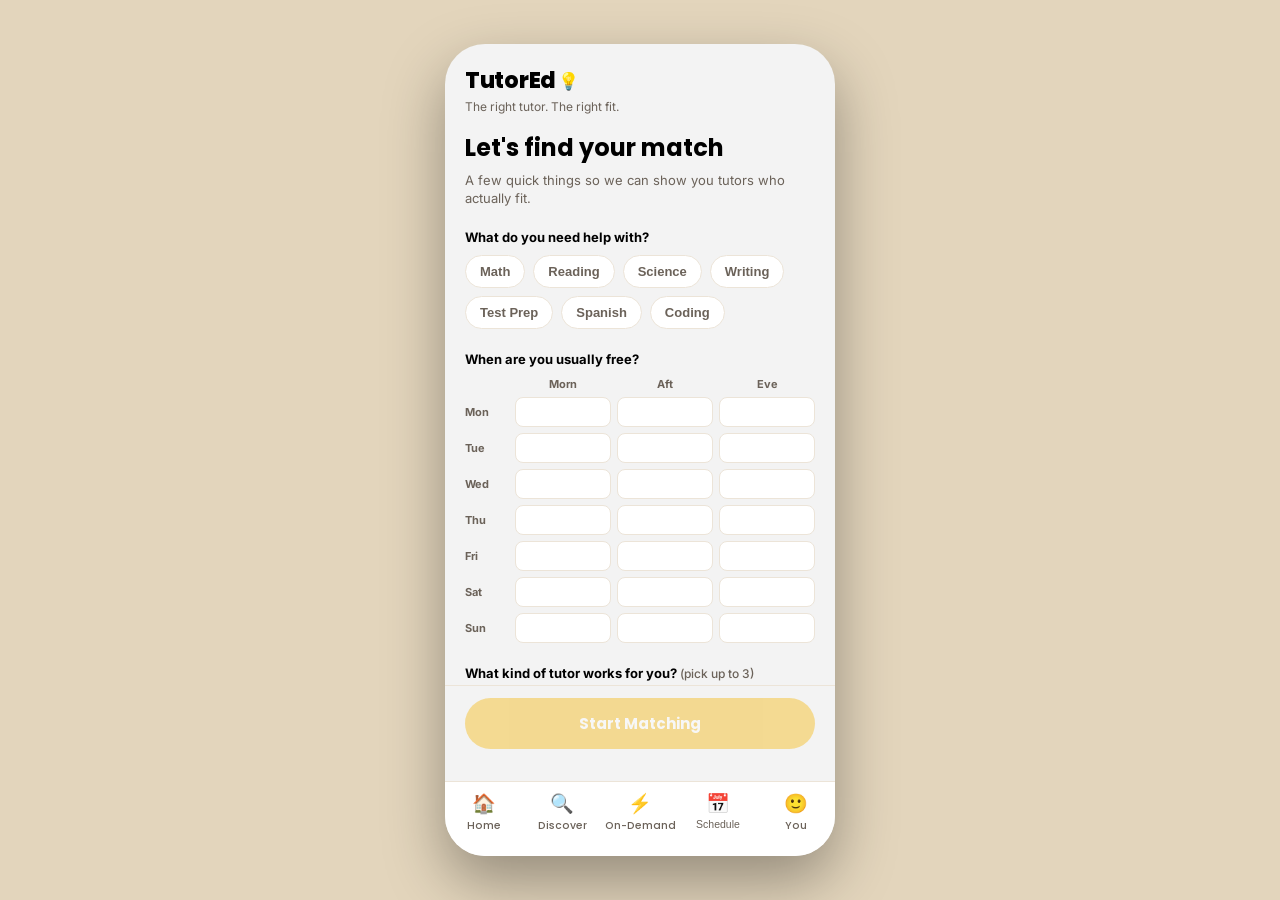
==== index.html @ bdb109ae "Initial TutorEd prototype" ====
<!DOCTYPE html>
<html lang="en">
<head>
<meta charset="UTF-8">
<meta name="viewport" content="width=device-width, initial-scale=1.0, maximum-scale=1.0, user-scalable=no">
<title>TutorEd &mdash; Find Your Tutor Match</title>
<link rel="preconnect" href="https://fonts.googleapis.com">
<link href="https://fonts.googleapis.com/css2?family=Poppins:wght@500;600;700;800&family=Inter:wght@400;500;600&display=swap" rel="stylesheet">
<link rel="stylesheet" href="style.css">
</head>
<body>

<div class="phone">

  <!-- ===== ONBOARDING SCREEN ===== -->
  <section class="screen" id="screen-onboarding">
    <header class="top-bar">
      <div>
        <div class="logo">TutorEd<span class="logo-bulb">💡</span></div>
        <div class="tagline">The right tutor. The right fit.</div>
      </div>
    </header>
    <div class="onboarding-content">
      <h1 class="ob-title">Let's find your match</h1>
      <p class="ob-sub">A few quick things so we can show you tutors who actually fit.</p>

      <div class="ob-section">
        <div class="ob-label">What do you need help with?</div>
        <div class="chip-row" id="ob-subjects"></div>
      </div>

      <div class="ob-section">
        <div class="ob-label">When are you usually free?</div>
        <div class="avail-grid" id="ob-availability"></div>
      </div>

      <div class="ob-section">
        <div class="ob-label">What kind of tutor works for you? <span class="ob-hint">(pick up to 3)</span></div>
        <div class="chip-row" id="ob-styles"></div>
      </div>

      <div class="ob-section">
        <div class="ob-label">Budget</div>
        <div class="chip-row" id="ob-budget"></div>
      </div>
    </div>
    <div class="ob-footer">
      <button class="primary-btn" id="ob-submit" disabled>Start Matching</button>
    </div>
  </section>

  <!-- ===== HOME SCREEN ===== -->
  <section class="screen hidden" id="screen-home">
    <header class="top-bar">
      <div class="logo">TutorEd<span class="logo-bulb">💡</span></div>
      <button class="icon-btn" id="home-filter-btn" aria-label="Edit preferences">⚙</button>
    </header>
    <div class="home-content" id="home-content"></div>
  </section>

  <!-- ===== DISCOVER SCREEN ===== -->
  <section class="screen hidden" id="screen-discover">
    <header class="top-bar">
      <div class="logo">TutorEd<span class="logo-bulb">💡</span></div>
      <div class="top-bar-actions">
        <button class="icon-btn" id="discover-filter-btn" aria-label="Discover filters">🎚</button>
        <button class="icon-btn" id="filter-btn" aria-label="Edit preferences">⚙</button>
      </div>
    </header>

    <div class="card-stack" id="card-stack"></div>

    <div class="action-row">
      <button class="action-btn undo" id="btn-undo" aria-label="Undo" disabled>↺</button>
      <button class="action-btn pass" id="btn-pass" aria-label="Pass">✕</button>
      <button class="action-btn info" id="btn-info" aria-label="More info">i</button>
      <button class="action-btn like" id="btn-like" aria-label="Like">♥</button>
    </div>
  </section>

  <!-- ===== ON-DEMAND SCREEN ===== -->
  <section class="screen hidden" id="screen-ondemand">
    <header class="top-bar">
      <div class="logo">Open This Week</div>
    </header>
    <div class="filter-bar" id="od-filters"></div>
    <div class="ondemand-list" id="ondemand-list"></div>
  </section>

  <!-- ===== SCHEDULE SCREEN ===== -->
  <section class="screen hidden" id="screen-schedule">
    <header class="top-bar">
      <div class="logo">Your Schedule</div>
    </header>
    <div class="schedule-content" id="schedule-content"></div>
  </section>

  <!-- ===== CHAT SCREEN ===== -->
  <section class="screen hidden" id="screen-chat">
    <header class="top-bar chat-header">
      <button class="icon-btn back-btn" id="chat-back">←</button>
      <div class="chat-tutor-info">
        <div class="avatar-sm" id="chat-avatar"></div>
        <div>
          <div class="chat-name" id="chat-name"></div>
          <div class="chat-status">Usually replies within a few hours</div>
        </div>
      </div>
    </header>
    <div class="chat-messages" id="chat-messages"></div>
    <div class="chat-input-row">
      <input type="text" id="chat-input" placeholder="Say hello…" autocomplete="off">
      <button id="chat-send">➤</button>
    </div>
  </section>

  <!-- ===== PROFILE / YOU SCREEN ===== -->
  <section class="screen hidden" id="screen-profile">
    <header class="top-bar"><div class="logo">You</div></header>
    <div class="profile-content" id="profile-content"></div>
  </section>

  <!-- ===== PROFILE DETAIL MODAL ===== -->
  <div class="modal-overlay hidden" id="detail-modal">
    <div class="modal-sheet" id="detail-sheet"></div>
  </div>

  <!-- ===== MATCH CELEBRATION MODAL ===== -->
  <div class="modal-overlay hidden" id="match-modal">
    <div class="match-celebration" id="match-celebration-body"></div>
  </div>

  <!-- ===== SLOT PICKER MODAL ===== -->
  <div class="modal-overlay hidden" id="slot-modal">
    <div class="modal-sheet" id="slot-sheet"></div>
  </div>

  <!-- ===== MANAGE BOOKING / MATCH MODAL ===== -->
  <div class="modal-overlay hidden" id="manage-modal">
    <div class="modal-sheet" id="manage-sheet"></div>
  </div>

  <!-- ===== DISCOVER FILTERS MODAL ===== -->
  <div class="modal-overlay hidden" id="discover-filter-modal">
    <div class="modal-sheet" id="discover-filter-sheet"></div>
  </div>

  <!-- ===== TOAST ===== -->
  <div class="toast hidden" id="toast">Saved!</div>

  <!-- ===== BOTTOM NAV ===== -->
  <nav class="bottom-nav">
    <button class="nav-btn active" data-screen="home">
      <span class="nav-icon">🏠</span><span>Home</span>
    </button>
    <button class="nav-btn" data-screen="discover">
      <span class="nav-icon">🔍</span><span>Discover</span>
    </button>
    <button class="nav-btn" data-screen="ondemand">
      <span class="nav-icon">⚡</span><span>On-Demand</span>
    </button>
    <button class="nav-btn" data-screen="schedule">
      <span class="nav-icon">📅</span><span>Schedule</span>
      <span class="nav-badge hidden" id="nav-badge">0</span>
    </button>
    <button class="nav-btn" data-screen="profile">
      <span class="nav-icon">🙂</span><span>You</span>
    </button>
  </nav>
</div>

<script src="app.js"></script>
</body>
</html>
---- style.css ----
:root {
  --bg: #F3F3F3;
  --ink: #000000;
  --ink-soft: #6b6259;
  --gold: #F4B400;
  --gold-deep: #B8860B;
  --honey: #FFD35C;
  --honey-light: #FFF3D6;
  --tan: #C69A6B;
  --tan-light: #F5E9DB;
  --tan-deep: #8a6239;
  --line: #ECE4D8;
  --danger: #B23A2F;
  --shadow: 0 10px 30px rgba(0,0,0,0.10);
  --radius: 22px;
}

* { box-sizing: border-box; margin: 0; padding: 0; }

body {
  font-family: 'Inter', sans-serif;
  background: #E3D5BC;
  display: flex;
  align-items: center;
  justify-content: center;
  min-height: 100vh;
  color: var(--ink);
}

h1, .logo, .chat-name, .nav-btn span:last-child {
  font-family: 'Poppins', sans-serif;
}
h1, .logo { font-weight: 800; }
h2 { font-family: 'Poppins', sans-serif; font-weight: 700; }

.phone {
  width: 390px;
  height: 812px;
  background: var(--bg);
  position: relative;
  overflow: hidden;
  border-radius: 40px;
  box-shadow: 0 25px 60px rgba(0,0,0,0.35);
  display: flex;
  flex-direction: column;
}

.screen {
  flex: 1;
  display: flex;
  flex-direction: column;
  overflow: hidden;
  min-height: 0;
}
.screen.hidden { display: none; }

.top-bar {
  display: flex;
  align-items: center;
  justify-content: space-between;
  padding: 20px 20px 12px;
  flex-shrink: 0;
}

.logo {
  font-size: 22px;
  color: var(--ink);
  letter-spacing: -0.3px;
  display: flex;
  align-items: center;
  gap: 2px;
}
.logo-bulb { font-size: 17px; }
.tagline {
  font-family: 'Inter', sans-serif;
  font-size: 12px;
  color: var(--ink-soft);
  margin-top: 2px;
}

.top-bar-actions { display: flex; gap: 8px; }

.icon-btn {
  background: white;
  border: none;
  width: 38px;
  height: 38px;
  border-radius: 50%;
  font-size: 16px;
  cursor: pointer;
  color: var(--ink-soft);
  box-shadow: 0 4px 10px rgba(0,0,0,0.06);
}

/* ===== ONBOARDING ===== */
.onboarding-content {
  flex: 1;
  overflow-y: auto;
  padding: 4px 20px 20px;
}
.ob-title { font-size: 24px; margin-bottom: 6px; font-family: 'Poppins', sans-serif; font-weight: 700; }
.ob-sub { font-size: 13px; color: var(--ink-soft); margin-bottom: 22px; line-height: 1.4; }
.ob-section { margin-bottom: 22px; }
.ob-label { font-size: 13px; font-weight: 700; margin-bottom: 10px; }
.ob-hint { font-weight: 500; color: var(--ink-soft); font-size: 12px; }

.chip-row { display: flex; flex-wrap: wrap; gap: 8px; }
.chip {
  border: 1.5px solid var(--line);
  background: white;
  color: var(--ink-soft);
  font-size: 13px;
  font-weight: 600;
  padding: 8px 14px;
  border-radius: 20px;
  cursor: pointer;
  transition: all 0.15s ease;
}
.chip.selected {
  background: var(--gold);
  border-color: var(--gold);
  color: var(--ink);
}

.avail-grid {
  display: grid;
  grid-template-columns: 44px repeat(3, 1fr);
  gap: 6px;
  align-items: center;
}
.avail-grid .grid-head, .avail-grid .grid-day {
  font-size: 11px;
  font-weight: 700;
  color: var(--ink-soft);
  text-align: center;
}
.avail-grid .grid-day { text-align: left; }
.avail-cell {
  height: 30px;
  border-radius: 8px;
  background: white;
  border: 1.5px solid var(--line);
  cursor: pointer;
}
.avail-cell.selected { background: var(--gold); border-color: var(--gold); }

.ob-footer {
  padding: 12px 20px 22px;
  flex-shrink: 0;
  border-top: 1px solid var(--line);
}

.primary-btn {
  width: 100%;
  background: var(--gold);
  color: white;
  border: none;
  padding: 14px;
  border-radius: 30px;
  font-family: 'Poppins', sans-serif;
  font-weight: 700;
  font-size: 15px;
  cursor: pointer;
  margin-bottom: 10px;
}
.primary-btn:disabled { opacity: 0.4; cursor: not-allowed; }
.text-btn {
  background: transparent;
  border: none;
  color: var(--ink-soft);
  opacity: 0.9;
  font-size: 13px;
  cursor: pointer;
  text-decoration: underline;
  width: 100%;
}
.danger-btn {
  width: 100%;
  background: white;
  color: var(--danger);
  border: 1.5px solid var(--danger);
  padding: 13px;
  border-radius: 30px;
  font-family: 'Poppins', sans-serif;
  font-weight: 700;
  font-size: 14px;
  cursor: pointer;
  margin-bottom: 10px;
}

/* ===== HOME ===== */
.home-content {
  flex: 1;
  overflow-y: auto;
  padding: 4px 20px 20px;
}
.home-greeting h1 { font-size: 22px; margin-bottom: 4px; }
.home-greeting p { font-size: 13px; color: var(--ink-soft); margin-bottom: 18px; }

.stat-row { display: flex; gap: 10px; margin-bottom: 4px; }
.stat-chip {
  flex: 1;
  background: white;
  border-radius: 14px;
  padding: 14px 8px;
  text-align: center;
  box-shadow: 0 4px 12px rgba(0,0,0,0.05);
}
.stat-chip .stat-num {
  font-family: 'Poppins', sans-serif;
  font-weight: 700;
  font-size: 20px;
  color: var(--gold-deep);
}
.stat-chip .stat-label { font-size: 11px; color: var(--ink-soft); margin-top: 2px; }

.next-session-card {
  display: flex;
  align-items: center;
  gap: 12px;
  background: white;
  border-radius: 16px;
  padding: 14px;
  box-shadow: 0 4px 12px rgba(0,0,0,0.06);
}

.quick-actions {
  display: grid;
  grid-template-columns: 1fr 1fr;
  gap: 10px;
}
.quick-action {
  display: flex;
  flex-direction: column;
  align-items: center;
  justify-content: center;
  gap: 6px;
  background: white;
  border: none;
  border-radius: 16px;
  padding: 16px 8px;
  font-size: 12px;
  font-weight: 600;
  color: var(--ink);
  box-shadow: 0 4px 12px rgba(0,0,0,0.05);
  cursor: pointer;
  font-family: 'Inter', sans-serif;
}
.qa-icon { font-size: 22px; }

.spotlight-card {
  display: flex;
  align-items: center;
  gap: 12px;
  background: linear-gradient(135deg, var(--honey-light), white);
  border-radius: 16px;
  padding: 14px;
  box-shadow: 0 4px 12px rgba(0,0,0,0.06);
  cursor: pointer;
}
.spotlight-arrow { font-size: 18px; color: var(--gold-deep); flex-shrink: 0; }

/* ===== CARD STACK ===== */
.card-stack {
  position: relative;
  flex: 1;
  margin: 4px 20px 10px;
  min-height: 0;
}

.card {
  position: absolute;
  inset: 0;
  background: white;
  border-radius: var(--radius);
  box-shadow: var(--shadow);
  overflow: hidden;
  display: flex;
  flex-direction: column;
  user-select: none;
  cursor: grab;
  transition: transform 0.35s ease, opacity 0.35s ease;
}
.card:active { cursor: grabbing; }
.card.dragging { transition: none; }

.card-photo {
  height: 40%;
  position: relative;
  display: flex;
  align-items: center;
  justify-content: center;
  flex-shrink: 0;
}

.card-photo .initials {
  width: 88px;
  height: 88px;
  border-radius: 50%;
  display: flex;
  align-items: center;
  justify-content: center;
  font-family: 'Poppins', sans-serif;
  font-size: 30px;
  font-weight: 600;
  color: white;
  background: rgba(255,255,255,0.18);
  border: 2px solid rgba(255,255,255,0.5);
}

.match-badge {
  position: absolute;
  top: 14px;
  left: 14px;
  background: rgba(255,255,255,0.92);
  color: var(--ink);
  font-family: 'Poppins', sans-serif;
  font-weight: 700;
  font-size: 13px;
  padding: 6px 12px;
  border-radius: 20px;
}

.stamp {
  position: absolute;
  top: 28px;
  padding: 8px 16px;
  border: 4px solid;
  border-radius: 10px;
  font-family: 'Poppins', sans-serif;
  font-weight: 700;
  font-size: 24px;
  letter-spacing: 2px;
  text-transform: uppercase;
  opacity: 0;
  transform: rotate(-18deg);
}
.stamp.like { right: 24px; color: var(--gold-deep); border-color: var(--gold-deep); transform: rotate(-14deg); }
.stamp.pass { left: 24px; color: var(--ink); border-color: var(--ink); transform: rotate(14deg); }

.card-body {
  padding: 14px 20px 14px;
  flex: 1;
  overflow-y: auto;
  display: flex;
  flex-direction: column;
  gap: 9px;
}

.card-name-row {
  display: flex;
  align-items: baseline;
  gap: 8px;
}
.card-name-row h2 { font-size: 20px; }

.card-meta {
  font-size: 13px;
  color: var(--ink-soft);
  display: flex;
  gap: 10px;
  flex-wrap: wrap;
}
.card-meta span { display: flex; align-items: center; gap: 4px; }
.card-meta .overlap-yes { color: var(--gold-deep); font-weight: 600; }
.card-meta .overlap-no { color: var(--ink-soft); }

.tag-row { display: flex; flex-wrap: wrap; gap: 6px; }
.tag {
  font-size: 12px;
  font-weight: 600;
  padding: 5px 10px;
  border-radius: 20px;
}
.tag.subject { background: var(--honey-light); color: var(--gold-deep); }
.tag.style { background: var(--tan-light); color: var(--tan-deep); }

.prompt-block {
  background: var(--honey-light);
  border-radius: 14px;
  padding: 12px 14px;
  margin-top: 2px;
}
.prompt-block .prompt-q {
  font-size: 11px;
  text-transform: uppercase;
  letter-spacing: 0.5px;
  color: var(--gold-deep);
  font-weight: 700;
  margin-bottom: 4px;
}
.prompt-block .prompt-a {
  font-size: 14px;
  line-height: 1.4;
  color: var(--ink);
}

/* ===== ACTION ROW ===== */
.action-row {
  display: flex;
  align-items: center;
  justify-content: center;
  gap: 22px;
  padding: 12px 0 22px;
  flex-shrink: 0;
}

.action-btn {
  border: none;
  border-radius: 50%;
  background: white;
  box-shadow: 0 6px 16px rgba(0,0,0,0.12);
  cursor: pointer;
  display: flex;
  align-items: center;
  justify-content: center;
  font-size: 22px;
  transition: transform 0.15s ease;
}
.action-btn:active { transform: scale(0.9); }
.action-btn:disabled { opacity: 0.35; cursor: not-allowed; }
.action-btn:disabled:active { transform: none; }
.action-btn.pass { width: 56px; height: 56px; color: var(--ink); }
.action-btn.like { width: 56px; height: 56px; color: white; background: linear-gradient(135deg, var(--gold), var(--honey)); }
.action-btn.info { width: 42px; height: 42px; font-size: 16px; font-style: italic; font-weight: 700; color: var(--gold-deep); }
.action-btn.undo { width: 38px; height: 38px; font-size: 17px; color: var(--tan-deep); }

/* ===== ON-DEMAND ===== */
.filter-bar {
  padding: 0 20px 10px;
  display: flex;
  flex-direction: column;
  gap: 8px;
  flex-shrink: 0;
}
.filter-row { display: flex; gap: 6px; overflow-x: auto; padding-bottom: 2px; }
.filter-row::-webkit-scrollbar { display: none; }
.filter-chip {
  border: 1.5px solid var(--line);
  background: white;
  color: var(--ink-soft);
  font-size: 12px;
  font-weight: 600;
  padding: 6px 12px;
  border-radius: 16px;
  cursor: pointer;
  white-space: nowrap;
  flex-shrink: 0;
}
.filter-chip.selected { background: var(--gold); border-color: var(--gold); color: var(--ink); }

.ondemand-list {
  flex: 1;
  overflow-y: auto;
  padding: 6px 20px 20px;
  display: flex;
  flex-direction: column;
  gap: 10px;
}
.slot-card {
  display: flex;
  align-items: center;
  gap: 12px;
  background: white;
  border-radius: 16px;
  padding: 12px 14px;
  box-shadow: 0 4px 12px rgba(0,0,0,0.06);
}
.slot-card .slot-info { flex: 1; min-width: 0; }
.slot-card .slot-name { font-size: 14px; font-weight: 600; }
.slot-card .slot-meta { font-size: 12px; color: var(--ink-soft); margin-top: 2px; }
.slot-card .slot-time { font-size: 12px; color: var(--gold-deep); font-weight: 700; margin-top: 3px; }
.book-btn {
  background: var(--gold);
  color: white;
  border: none;
  padding: 9px 14px;
  border-radius: 20px;
  font-weight: 700;
  font-size: 12px;
  cursor: pointer;
  flex-shrink: 0;
}
.book-btn:disabled { background: var(--line); color: var(--ink-soft); cursor: default; }

/* ===== SCHEDULE ===== */
.schedule-content {
  flex: 1;
  overflow-y: auto;
  padding: 6px 20px 20px;
}
.section-title {
  font-size: 12px;
  text-transform: uppercase;
  letter-spacing: 0.5px;
  color: var(--ink-soft);
  font-weight: 700;
  margin: 16px 0 8px;
}
.section-title:first-child { margin-top: 4px; }

.match-row {
  display: flex;
  align-items: center;
  gap: 14px;
  background: white;
  border-radius: 16px;
  padding: 12px 14px;
  box-shadow: 0 4px 12px rgba(0,0,0,0.06);
  margin-bottom: 8px;
}
.match-row-main { flex: 1; min-width: 0; cursor: pointer; }
.row-menu-btn {
  background: transparent;
  border: none;
  color: var(--ink-soft);
  font-size: 18px;
  font-weight: 700;
  cursor: pointer;
  flex-shrink: 0;
  padding: 4px 8px;
}
.match-row .last-msg {
  font-size: 13px;
  color: var(--ink-soft);
  margin-top: 2px;
  white-space: nowrap;
  overflow: hidden;
  text-overflow: ellipsis;
}

.session-row {
  display: flex;
  align-items: center;
  gap: 12px;
  background: white;
  border-radius: 16px;
  padding: 12px 14px;
  box-shadow: 0 4px 12px rgba(0,0,0,0.05);
  margin-bottom: 8px;
  cursor: pointer;
}
.session-row .session-day {
  width: 52px;
  text-align: center;
  font-family: 'Poppins', sans-serif;
  font-weight: 700;
  font-size: 13px;
  color: var(--gold-deep);
  flex-shrink: 0;
}
.session-row .session-info { flex: 1; min-width: 0; }
.session-row .session-name { font-size: 14px; font-weight: 600; }
.session-row .session-meta { font-size: 12px; color: var(--ink-soft); margin-top: 2px; }
.freq-badge {
  font-size: 10px;
  font-weight: 700;
  padding: 3px 8px;
  border-radius: 12px;
  flex-shrink: 0;
}
.freq-badge.weekly { background: var(--honey-light); color: var(--gold-deep); }
.freq-badge.once { background: var(--tan-light); color: var(--tan-deep); }

.empty-state {
  color: var(--ink-soft);
  text-align: center;
  margin-top: 40px;
  font-size: 14px;
  padding: 0 20px;
  line-height: 1.5;
}

.avatar-sm, .avatar-md, .avatar-lg {
  border-radius: 50%;
  display: flex;
  align-items: center;
  justify-content: center;
  color: white;
  font-family: 'Poppins', sans-serif;
  font-weight: 600;
  flex-shrink: 0;
}
.avatar-sm { width: 40px; height: 40px; font-size: 14px; }
.avatar-md { width: 50px; height: 50px; font-size: 17px; }
.avatar-lg { width: 88px; height: 88px; font-size: 30px; border: 3px solid white; }

/* ===== CHAT ===== */
.chat-header { border-bottom: 1px solid var(--line); padding-bottom: 14px; gap: 12px; }
.chat-tutor-info { display: flex; align-items: center; gap: 10px; }
.back-btn { background: transparent; box-shadow: none; font-size: 20px; }
.chat-name { font-size: 15px; font-weight: 600; }
.chat-status { font-size: 11px; color: var(--ink-soft); }

.chat-messages {
  flex: 1;
  overflow-y: auto;
  padding: 16px 18px;
  display: flex;
  flex-direction: column;
  gap: 10px;
}
.msg {
  max-width: 75%;
  padding: 10px 14px;
  border-radius: 16px;
  font-size: 14px;
  line-height: 1.4;
}
.msg.them { background: var(--honey-light); align-self: flex-start; border-bottom-left-radius: 4px; }
.msg.me { background: var(--ink); color: white; align-self: flex-end; border-bottom-right-radius: 4px; }

.chat-input-row {
  display: flex;
  gap: 10px;
  padding: 12px 16px 18px;
  border-top: 1px solid var(--line);
  flex-shrink: 0;
}
.chat-input-row input {
  flex: 1;
  border: 1px solid var(--line);
  background: var(--bg);
  border-radius: 22px;
  padding: 10px 16px;
  font-size: 14px;
  font-family: 'Inter', sans-serif;
  outline: none;
}
.chat-input-row button {
  width: 42px;
  height: 42px;
  border-radius: 50%;
  border: none;
  background: var(--gold);
  color: white;
  font-size: 16px;
  cursor: pointer;
}

/* ===== MODALS ===== */
.modal-overlay {
  position: absolute;
  inset: 0;
  background: rgba(0,0,0,0.55);
  display: flex;
  align-items: flex-end;
  z-index: 20;
}
.modal-overlay.hidden { display: none; }

.modal-sheet {
  background: white;
  width: 100%;
  max-height: 88%;
  border-radius: 28px 28px 0 0;
  overflow-y: auto;
  padding: 22px 24px 30px;
}
.modal-sheet h2 { margin-bottom: 2px; }
.modal-sheet .sheet-close {
  width: 40px;
  height: 4px;
  background: var(--line);
  border-radius: 4px;
  margin: 0 auto 16px;
}
.modal-sheet .prompt-block { margin-bottom: 4px; }
.modal-sheet .section-title { margin: 16px 0 8px; }

.slot-option {
  display: block;
  width: 100%;
  text-align: left;
  background: var(--bg);
  border: 1.5px solid var(--line);
  border-radius: 14px;
  padding: 12px 16px;
  font-size: 14px;
  font-weight: 600;
  color: var(--ink);
  cursor: pointer;
  margin-bottom: 8px;
}
.slot-option:hover { border-color: var(--gold-deep); }

.match-celebration {
  margin: auto;
  background: linear-gradient(180deg, var(--gold) 0%, var(--honey) 100%);
  color: var(--ink);
  border-radius: 28px;
  padding: 40px 30px;
  text-align: center;
  width: 88%;
  box-shadow: var(--shadow);
}
.match-hearts { font-size: 20px; letter-spacing: 8px; opacity: 0.85; margin-bottom: 10px; }
.match-celebration h1 { font-size: 28px; margin-bottom: 10px; }
.match-celebration p { font-size: 14px; opacity: 0.9; margin-bottom: 20px; line-height: 1.4; }
.match-avatars { display: flex; justify-content: center; margin-bottom: 26px; }
.match-celebration .primary-btn { background: var(--ink); color: var(--gold); }
.match-celebration .text-btn { color: var(--ink); }

/* ===== TOAST ===== */
.toast {
  position: absolute;
  bottom: 100px;
  left: 20px;
  right: 20px;
  background: var(--ink);
  color: white;
  padding: 13px 18px;
  border-radius: 14px;
  font-size: 13px;
  text-align: center;
  z-index: 25;
  box-shadow: var(--shadow);
  animation: fadeUp 0.3s ease;
}
.toast.hidden { display: none; }
@keyframes fadeUp { from { opacity: 0; transform: translateY(10px); } to { opacity: 1; transform: translateY(0); } }

/* ===== BOTTOM NAV ===== */
.bottom-nav {
  display: flex;
  border-top: 1px solid var(--line);
  background: white;
  padding: 10px 0 22px;
  flex-shrink: 0;
}
.nav-btn {
  flex: 1;
  background: transparent;
  border: none;
  display: flex;
  flex-direction: column;
  align-items: center;
  gap: 3px;
  font-size: 10.5px;
  color: var(--ink-soft);
  font-weight: 500;
  cursor: pointer;
  position: relative;
}
.nav-btn.active { color: var(--ink); }
.nav-icon { font-size: 19px; }
.nav-badge {
  position: absolute;
  top: -2px;
  right: 18%;
  background: var(--tan);
  color: white;
  font-size: 10px;
  font-weight: 700;
  width: 16px;
  height: 16px;
  border-radius: 50%;
  display: flex;
  align-items: center;
  justify-content: center;
}
.nav-badge.hidden { display: none; }

/* ===== PROFILE ===== */
.profile-content {
  flex: 1;
  padding: 10px 24px;
  overflow-y: auto;
}
.profile-content .pref-item {
  background: white;
  border-radius: 14px;
  padding: 14px 16px;
  margin-bottom: 10px;
  box-shadow: 0 4px 12px rgba(0,0,0,0.05);
}
.profile-content .pref-label { font-size: 11px; text-transform: uppercase; color: var(--ink-soft); font-weight: 700; letter-spacing: 0.5px; }
.profile-content .pref-value { font-size: 14px; margin-top: 4px; }
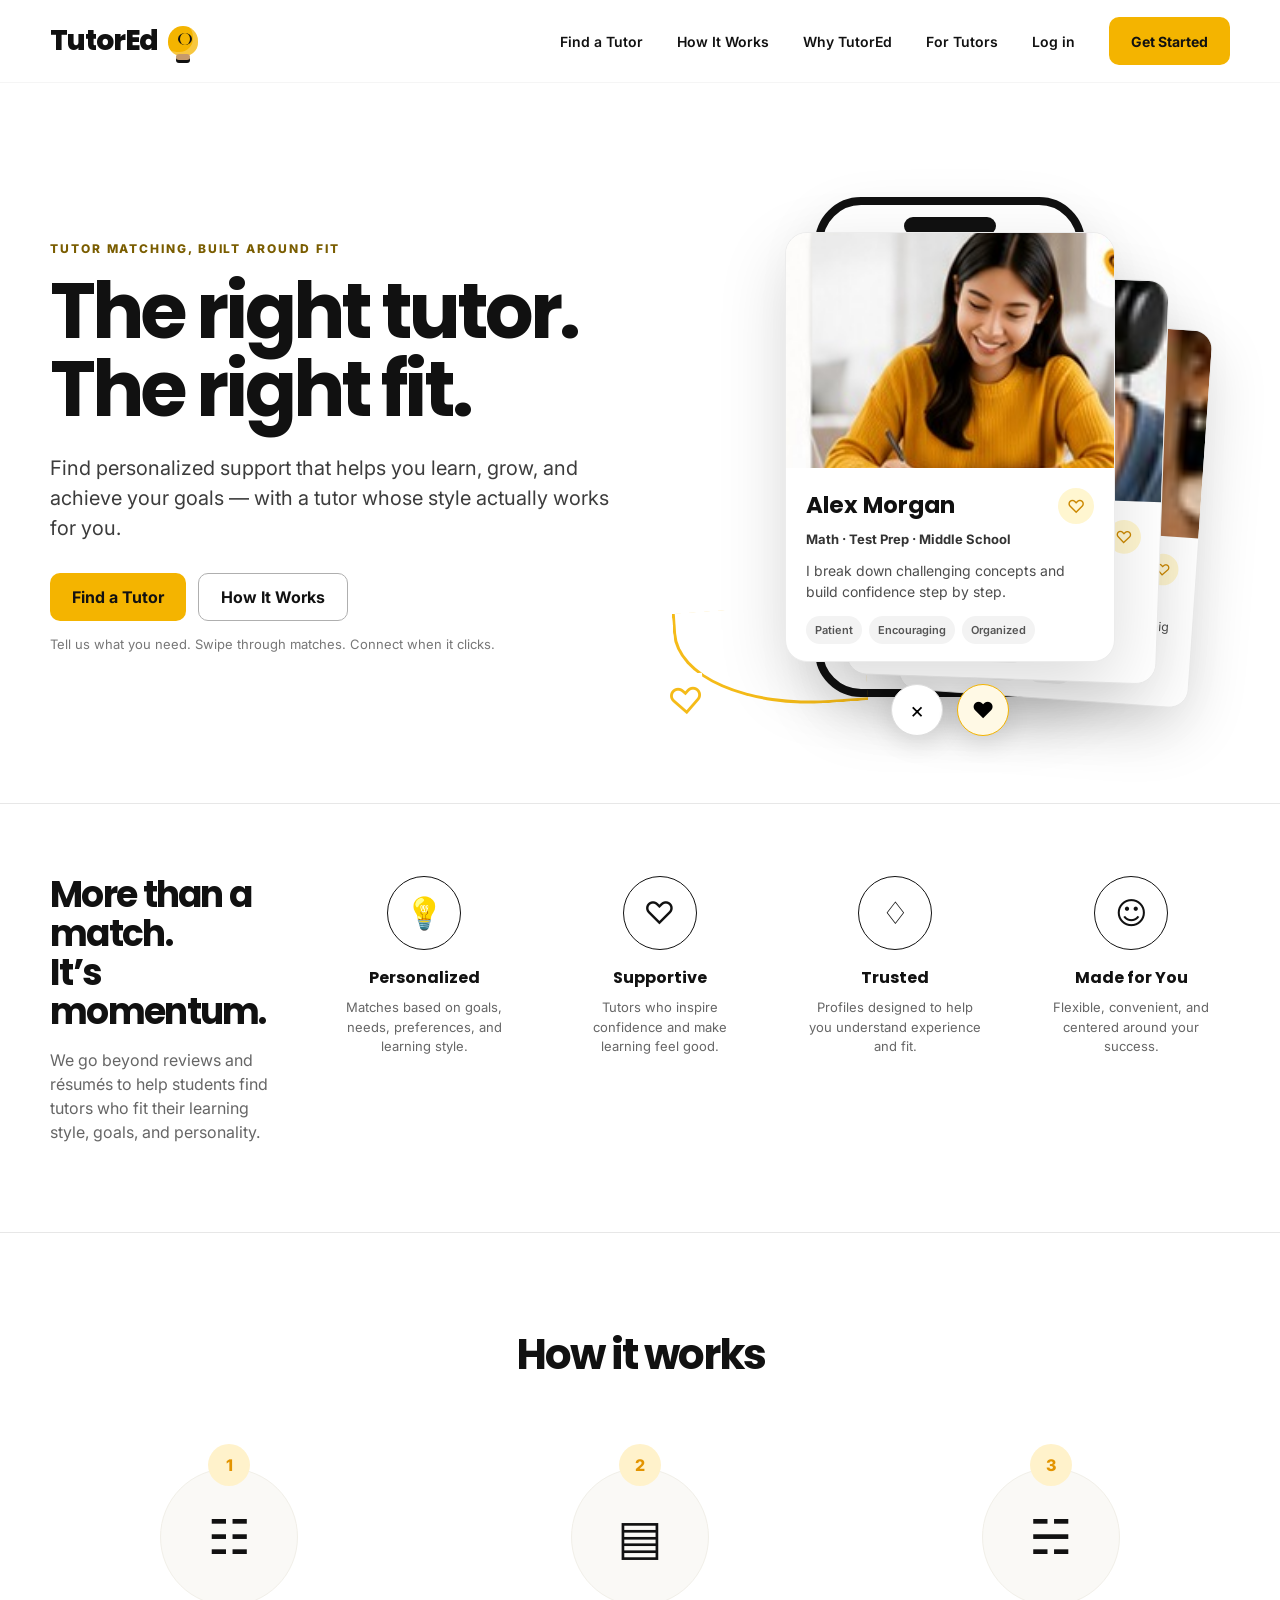
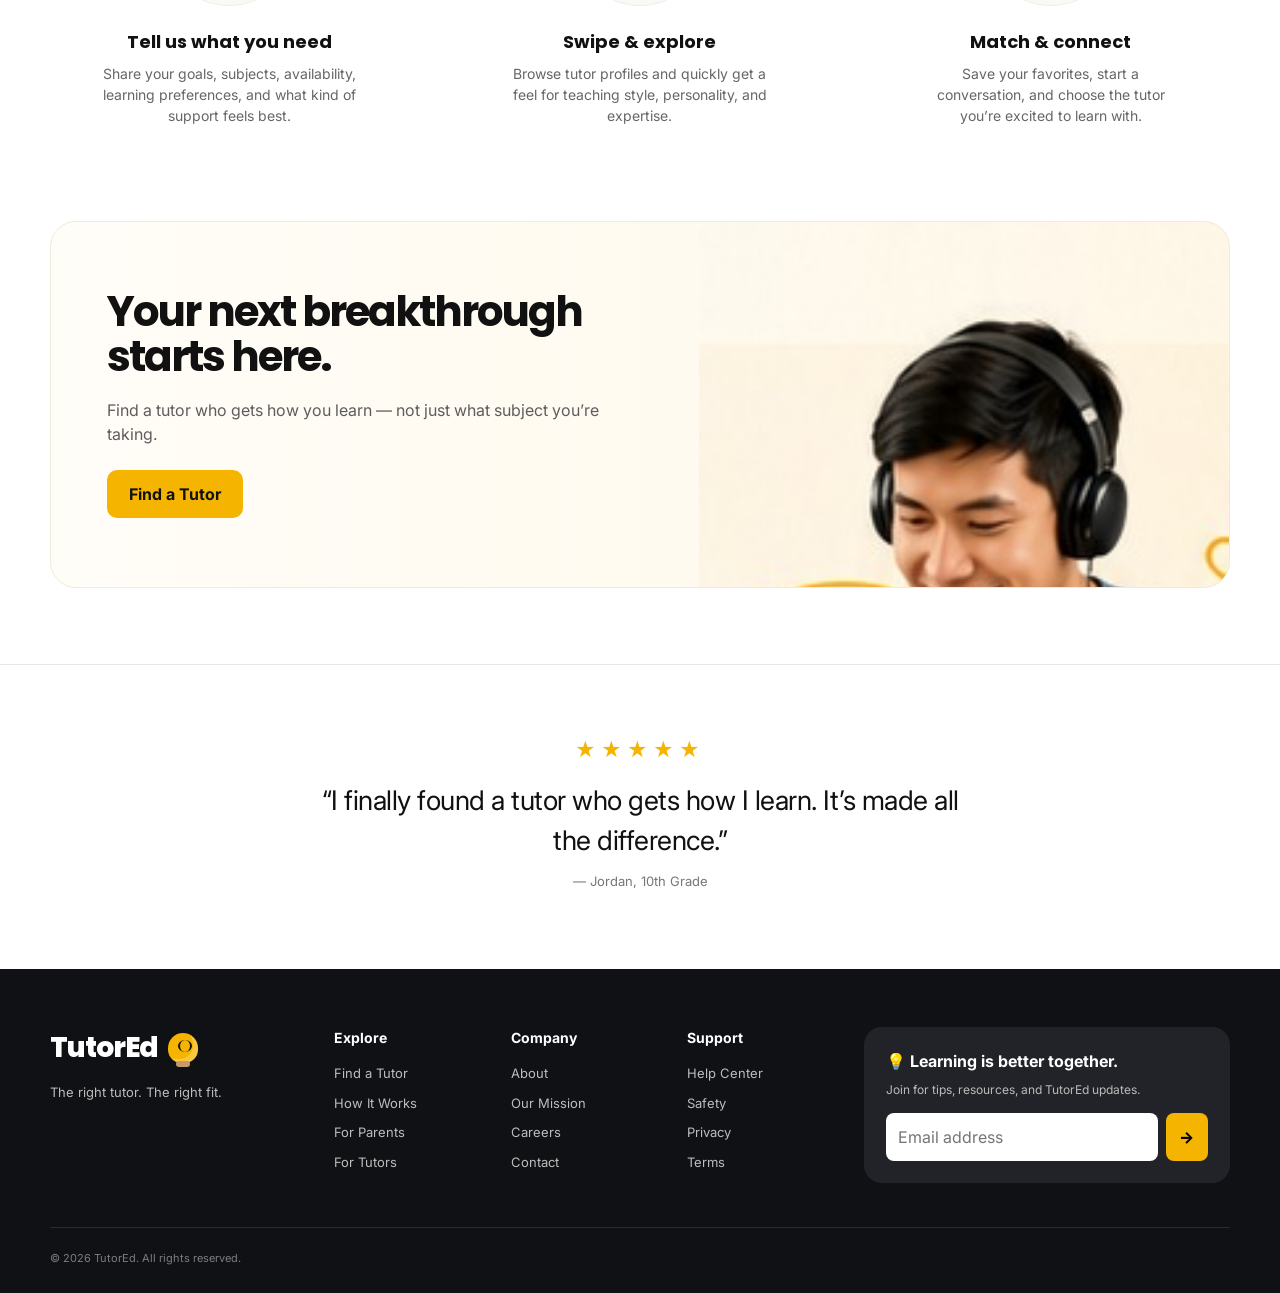
==== commit d15185cf: "Add marketing homepage, move interactive app to /app/" ====
--- a/index.html
+++ b/index.html
@@ -1,174 +1,776 @@
 <!DOCTYPE html>
 <html lang="en">
 <head>
-<meta charset="UTF-8">
-<meta name="viewport" content="width=device-width, initial-scale=1.0, maximum-scale=1.0, user-scalable=no">
-<title>TutorEd &mdash; Find Your Tutor Match</title>
-<link rel="preconnect" href="https://fonts.googleapis.com">
-<link href="https://fonts.googleapis.com/css2?family=Poppins:wght@500;600;700;800&family=Inter:wght@400;500;600&display=swap" rel="stylesheet">
-<link rel="stylesheet" href="style.css">
+  <meta charset="UTF-8" />
+  <meta name="viewport" content="width=device-width, initial-scale=1.0" />
+  <title>TutorEd — The right tutor. The right fit.</title>
+  <meta name="description" content="TutorEd helps students find tutors who fit how they learn." />
+  <link rel="preconnect" href="https://fonts.googleapis.com">
+  <link rel="preconnect" href="https://fonts.gstatic.com" crossorigin>
+  <link href="https://fonts.googleapis.com/css2?family=Inter:wght@400;500;600;700&family=Poppins:wght@600;700;800&display=swap" rel="stylesheet">
+  <style>
+    :root {
+      --black:#000000;
+      --gold:#F4B400;
+      --honey:#FFD35C;
+      --warm:#F3F3F3;
+      --tan:#C69A6B;
+      --ink:#111111;
+      --muted:#666666;
+      --line:#E7E7E7;
+      --white:#FFFFFF;
+      --shadow:0 24px 60px rgba(0,0,0,.10);
+      --radius:24px;
+    }
+
+    * { box-sizing:border-box; }
+    html { scroll-behavior:smooth; }
+    body {
+      margin:0;
+      font-family:"Inter", system-ui, sans-serif;
+      color:var(--ink);
+      background:#fff;
+      line-height:1.5;
+    }
+    h1,h2,h3,.brand { font-family:"Poppins", sans-serif; }
+    a { color:inherit; text-decoration:none; }
+    button, input { font:inherit; }
+    img { display:block; max-width:100%; }
+    .container { width:min(1180px, calc(100% - 48px)); margin-inline:auto; }
+
+    /* NAV */
+    header {
+      position:sticky;
+      top:0;
+      z-index:30;
+      background:rgba(255,255,255,.92);
+      backdrop-filter:blur(14px);
+      border-bottom:1px solid rgba(0,0,0,.04);
+    }
+    .nav {
+      height:82px;
+      display:flex;
+      align-items:center;
+      justify-content:space-between;
+      gap:24px;
+    }
+    .logo {
+      display:flex;
+      align-items:center;
+      gap:10px;
+      font-family:"Poppins", sans-serif;
+      font-weight:800;
+      font-size:28px;
+      letter-spacing:-1.1px;
+    }
+    .logo-bulb {
+      width:30px;
+      height:30px;
+      border-radius:50% 50% 45% 45%;
+      background:var(--gold);
+      position:relative;
+      box-shadow:inset -5px -4px 0 rgba(255,255,255,.25);
+    }
+    .logo-bulb:before {
+      content:"";
+      position:absolute;
+      left:10px; top:7px;
+      width:10px; height:12px;
+      border-left:2px solid #111;
+      border-right:2px solid #111;
+      border-radius:50%;
+    }
+    .logo-bulb:after {
+      content:"";
+      position:absolute;
+      width:14px; height:6px;
+      left:8px; bottom:-4px;
+      border-radius:4px;
+      background:var(--tan);
+      box-shadow:0 3px 0 #111;
+    }
+    .nav-links {
+      display:flex;
+      align-items:center;
+      gap:34px;
+      font-size:14px;
+      font-weight:600;
+    }
+    .nav-links a:hover { opacity:.55; }
+    .btn {
+      border:0;
+      border-radius:10px;
+      min-height:48px;
+      padding:0 22px;
+      display:inline-flex;
+      align-items:center;
+      justify-content:center;
+      font-weight:700;
+      cursor:pointer;
+      transition:.2s ease;
+    }
+    .btn:hover { transform:translateY(-1px); }
+    .btn-primary { background:var(--gold); color:#111; }
+    .btn-secondary { background:#fff; border:1px solid #AFAFAF; color:#111; }
+    .mobile-toggle { display:none; background:none; border:0; font-size:24px; cursor:pointer; }
+
+    /* HERO */
+    .hero {
+      padding:84px 0 76px;
+      overflow:hidden;
+    }
+    .hero-grid {
+      display:grid;
+      grid-template-columns:1fr 1fr;
+      align-items:center;
+      gap:60px;
+    }
+    .eyebrow {
+      color:#7a5d00;
+      font-weight:800;
+      letter-spacing:.16em;
+      font-size:12px;
+      text-transform:uppercase;
+      margin-bottom:14px;
+    }
+    h1 {
+      font-size:clamp(52px, 6vw, 82px);
+      line-height:1.02;
+      letter-spacing:-4px;
+      margin:0 0 24px;
+      max-width:650px;
+    }
+    .hero-copy {
+      font-size:20px;
+      color:#3c3c3c;
+      max-width:560px;
+      margin-bottom:30px;
+    }
+    .hero-actions { display:flex; gap:12px; flex-wrap:wrap; }
+    .hero-note {
+      margin-top:14px;
+      color:#777;
+      font-size:13px;
+    }
+
+    .hero-visual {
+      position:relative;
+      height:560px;
+      display:grid;
+      place-items:center;
+    }
+    .phone {
+      position:absolute;
+      width:270px;
+      height:500px;
+      border:8px solid #111;
+      border-radius:46px;
+      background:#fff;
+      box-shadow:var(--shadow);
+    }
+    .phone:after {
+      content:"";
+      position:absolute;
+      top:12px; left:50%;
+      transform:translateX(-50%);
+      width:92px; height:18px;
+      border-radius:100px;
+      background:#111;
+    }
+    .swipe-stack {
+      position:relative;
+      width:330px;
+      height:430px;
+      z-index:4;
+    }
+    .tutor-card {
+      position:absolute;
+      inset:0;
+      border-radius:22px;
+      overflow:hidden;
+      background:#fff;
+      border:1px solid #ECECEC;
+      box-shadow:0 24px 70px rgba(0,0,0,.14);
+      transform-origin:70% 90%;
+      transition:transform .35s ease, opacity .35s ease;
+      user-select:none;
+    }
+    .tutor-card:nth-child(2) { transform:translate(48px, 22px) rotate(2deg) scale(.94); z-index:-1; }
+    .tutor-card:nth-child(3) { transform:translate(87px, 46px) rotate(4deg) scale(.88); z-index:-2; }
+    .tutor-photo {
+      width:100%;
+      height:235px;
+      object-fit:cover;
+      object-position:center;
+      background:#f1f1f1;
+    }
+    .card-body { padding:20px 20px 16px; }
+    .card-topline { display:flex; justify-content:space-between; align-items:center; gap:12px; }
+    .card-name { font:700 23px/1.1 "Poppins",sans-serif; margin:0; }
+    .match-pill {
+      width:36px; height:36px; border-radius:50%;
+      display:grid; place-items:center;
+      background:#FFF6D0;
+      color:#cc8800;
+      font-size:18px;
+    }
+    .card-meta { font-weight:700; font-size:13px; margin:6px 0 10px; color:#333; }
+    .card-bio { font-size:14px; color:#4d4d4d; margin:0 0 14px; }
+    .tags { display:flex; flex-wrap:wrap; gap:7px; }
+    .tag {
+      padding:6px 9px;
+      border-radius:999px;
+      background:var(--warm);
+      color:#555;
+      font-size:11px;
+      font-weight:600;
+    }
+    .swipe-controls {
+      position:absolute;
+      bottom:-74px;
+      left:50%;
+      transform:translateX(-50%);
+      z-index:6;
+      display:flex;
+      gap:14px;
+    }
+    .circle-btn {
+      width:52px;height:52px;border-radius:50%;
+      display:grid;place-items:center;
+      border:1px solid #ddd;background:#fff;
+      box-shadow:0 9px 24px rgba(0,0,0,.09);
+      cursor:pointer;font-size:22px;
+      transition:.2s;
+    }
+    .circle-btn:hover { transform:translateY(-2px); }
+    .circle-btn.match { border-color:var(--gold); background:#FFF9E5; }
+    .scribble {
+      position:absolute;
+      width:190px; height:100px;
+      border-bottom:3px solid var(--gold);
+      border-left:3px solid var(--gold);
+      border-radius:0 0 0 80%;
+      bottom:20px; left:5px;
+      transform:rotate(-4deg);
+      opacity:.9;
+    }
+    .scribble:after {
+      content:"♡";
+      position:absolute;
+      left:-13px; bottom:-18px;
+      color:var(--gold);
+      font-size:36px;
+      background:white;
+    }
+
+    /* VALUE */
+    .value-strip {
+      border-top:1px solid var(--line);
+      border-bottom:1px solid var(--line);
+      padding:72px 0;
+    }
+    .value-grid {
+      display:grid;
+      grid-template-columns:1.2fr repeat(4,1fr);
+      gap:38px;
+      align-items:start;
+    }
+    .value-intro h2 {
+      font-size:36px;
+      line-height:1.08;
+      letter-spacing:-1.7px;
+      margin:0 0 16px;
+    }
+    .value-intro p { color:#666; max-width:310px; }
+    .value-item { text-align:center; }
+    .icon-circle {
+      width:74px;height:74px;
+      border:1.5px solid #111;
+      border-radius:50%;
+      display:grid; place-items:center;
+      margin:0 auto 16px;
+      font-size:31px;
+      background:#fff;
+    }
+    .value-item h3 { margin:0 0 8px; font-size:16px; }
+    .value-item p { margin:0 auto; font-size:13px; color:#666; max-width:180px; }
+
+    /* HOW */
+    .how { padding:90px 0 95px; }
+    .section-title {
+      text-align:center;
+      font-size:42px;
+      letter-spacing:-2px;
+      margin:0 0 58px;
+    }
+    .steps {
+      display:grid;
+      grid-template-columns:repeat(3,1fr);
+      gap:52px;
+      position:relative;
+    }
+    .step { text-align:center; position:relative; }
+    .step-num {
+      width:42px;height:42px;border-radius:50%;
+      display:grid;place-items:center;
+      background:#FFF2CB;
+      color:#e39400;font-weight:800;
+      margin:0 auto -18px;
+      position:relative;z-index:2;
+    }
+    .step-illustration {
+      width:138px;height:138px;border-radius:50%;
+      background:#FAF9F6;
+      display:grid;place-items:center;
+      margin:0 auto 22px;
+      font-size:48px;
+      border:1px solid #f1efe8;
+    }
+    .step h3 { font-size:18px; margin:0 0 8px; }
+    .step p { font-size:14px; color:#666; max-width:260px; margin:0 auto; }
+
+    /* CTA */
+    .cta-panel {
+      background:linear-gradient(90deg,#FFFDF8 0%, #FFF8E8 100%);
+      border-radius:26px;
+      min-height:340px;
+      overflow:hidden;
+      display:grid;
+      grid-template-columns:1.1fr .9fr;
+      align-items:center;
+      margin-bottom:76px;
+      border:1px solid #F2EBD9;
+    }
+    .cta-copy { padding:52px 56px; }
+    .cta-copy h2 {
+      font-size:42px;
+      line-height:1.06;
+      letter-spacing:-2px;
+      margin:0 0 18px;
+      max-width:520px;
+    }
+    .cta-copy p { color:#5d5d5d; max-width:500px; margin-bottom:24px; }
+    .cta-image {
+      height:100%;
+      min-height:340px;
+      display:flex;
+      align-items:end;
+      justify-content:center;
+    }
+    .cta-image img {
+      width:100%;
+      height:100%;
+      max-height:365px;
+      object-fit:cover;
+      object-position:center top;
+      mix-blend-mode:multiply;
+    }
+
+    /* TESTIMONIAL */
+    .testimonial {
+      padding:70px 20px 78px;
+      text-align:center;
+      border-top:1px solid var(--line);
+    }
+    .stars { color:var(--gold); letter-spacing:5px; font-size:20px; margin-bottom:16px; }
+    .quote { font-size:27px; max-width:650px; margin:0 auto 10px; letter-spacing:-.5px; }
+    .quote-by { font-size:13px; color:#777; }
+
+    /* FOOTER */
+    footer {
+      background:#101114;
+      color:#fff;
+      padding:58px 0 26px;
+    }
+    .footer-grid {
+      display:grid;
+      grid-template-columns:1.35fr repeat(3, .75fr) 1.1fr;
+      gap:42px;
+    }
+    .footer-brand .logo { color:#fff; margin-bottom:14px; }
+    .footer-brand p { color:#bbb; font-size:13px; max-width:220px; }
+    .footer-col h4 { margin:0 0 16px; font-size:14px; }
+    .footer-col a { display:block; color:#bdbdbd; font-size:13px; margin:10px 0; }
+    .newsletter {
+      background:#222328;
+      border-radius:18px;
+      padding:22px;
+    }
+    .newsletter strong { display:block; margin-bottom:8px; }
+    .newsletter p { color:#bbb; font-size:12px; margin:0 0 14px; }
+    .email-wrap { display:flex; gap:8px; }
+    .email-wrap input {
+      min-width:0;
+      flex:1;
+      border:0;
+      border-radius:8px;
+      padding:12px;
+    }
+    .email-wrap button {
+      width:42px;border:0;border-radius:8px;
+      background:var(--gold);font-weight:800;cursor:pointer;
+    }
+    .copyright {
+      margin-top:44px;
+      color:#7d7d7d;
+      font-size:11px;
+      border-top:1px solid #292a2e;
+      padding-top:22px;
+    }
+
+    /* MODAL */
+    .modal {
+      position:fixed; inset:0; z-index:80;
+      display:none; place-items:center;
+      background:rgba(0,0,0,.55);
+      padding:24px;
+    }
+    .modal.open { display:grid; }
+    .modal-card {
+      width:min(560px,100%);
+      background:#fff;
+      border-radius:24px;
+      padding:32px;
+      box-shadow:0 30px 90px rgba(0,0,0,.25);
+      position:relative;
+    }
+    .modal-card h2 { margin:0 0 8px; font-size:34px; letter-spacing:-1.4px; }
+    .modal-card p { margin:0 0 22px; color:#666; }
+    .choice-grid { display:grid; gap:10px; }
+    .choice {
+      padding:16px 18px;
+      border:1px solid #ddd;
+      border-radius:12px;
+      cursor:pointer;
+      background:#fff;
+      text-align:left;
+      font-weight:700;
+    }
+    .choice:hover { border-color:var(--gold); background:#FFFBEF; }
+    .close {
+      position:absolute; right:20px; top:16px;
+      border:0;background:none;font-size:24px;cursor:pointer;
+    }
+    .toast {
+      position:fixed;
+      left:50%; bottom:28px; transform:translateX(-50%) translateY(30px);
+      padding:12px 16px;
+      background:#111;color:#fff;border-radius:999px;
+      opacity:0;pointer-events:none;transition:.25s;z-index:99;
+      font-size:13px;
+    }
+    .toast.show { opacity:1; transform:translateX(-50%) translateY(0); }
+
+    @media (max-width: 980px) {
+      .nav-links { display:none; }
+      .mobile-toggle { display:block; }
+      .hero { padding-top:52px; }
+      .hero-grid { grid-template-columns:1fr; }
+      .hero-copy { max-width:680px; }
+      .hero-visual { height:520px; }
+      .value-grid { grid-template-columns:1fr 1fr; }
+      .value-intro { grid-column:1 / -1; text-align:center; }
+      .value-intro p { margin-inline:auto; }
+      .footer-grid { grid-template-columns:1fr 1fr 1fr; }
+      .footer-brand,.newsletter { grid-column:span 3; }
+      .cta-panel { grid-template-columns:1fr; }
+      .cta-image { min-height:280px; }
+    }
+
+    @media (max-width: 680px) {
+      .container { width:min(100% - 28px, 1180px); }
+      .nav { height:70px; }
+      h1 { font-size:51px; letter-spacing:-3px; }
+      .hero-copy { font-size:17px; }
+      .hero-visual { height:460px; transform:scale(.9); margin-inline:-30px; }
+      .value-grid { grid-template-columns:1fr 1fr; gap:34px 18px; }
+      .value-intro h2,.section-title,.cta-copy h2 { font-size:34px; }
+      .steps { grid-template-columns:1fr; }
+      .cta-copy { padding:36px 26px 18px; }
+      .cta-image { min-height:250px; }
+      .footer-grid { grid-template-columns:1fr 1fr; }
+      .footer-brand,.newsletter { grid-column:1 / -1; }
+      .quote { font-size:22px; }
+    }
+  </style>
 </head>
 <body>
-
-<div class="phone">
-
-  <!-- ===== ONBOARDING SCREEN ===== -->
-  <section class="screen" id="screen-onboarding">
-    <header class="top-bar">
+<header>
+  <div class="container nav">
+    <a href="#" class="logo" aria-label="TutorEd home">
+      <span>TutorEd</span><span class="logo-bulb" aria-hidden="true"></span>
+    </a>
+    <nav class="nav-links" aria-label="Main navigation">
+      <a href="#find">Find a Tutor</a>
+      <a href="#how">How It Works</a>
+      <a href="#why">Why TutorEd</a>
+      <a href="#footer">For Tutors</a>
+      <a href="#">Log in</a>
+      <button class="btn btn-primary js-start">Get Started</button>
+    </nav>
+    <button class="mobile-toggle js-start" aria-label="Get started">☰</button>
+  </div>
+</header>
+
+<main>
+  <section class="hero" id="find">
+    <div class="container hero-grid">
       <div>
-        <div class="logo">TutorEd<span class="logo-bulb">💡</span></div>
-        <div class="tagline">The right tutor. The right fit.</div>
-      </div>
-    </header>
-    <div class="onboarding-content">
-      <h1 class="ob-title">Let's find your match</h1>
-      <p class="ob-sub">A few quick things so we can show you tutors who actually fit.</p>
-
-      <div class="ob-section">
-        <div class="ob-label">What do you need help with?</div>
-        <div class="chip-row" id="ob-subjects"></div>
-      </div>
-
-      <div class="ob-section">
-        <div class="ob-label">When are you usually free?</div>
-        <div class="avail-grid" id="ob-availability"></div>
-      </div>
-
-      <div class="ob-section">
-        <div class="ob-label">What kind of tutor works for you? <span class="ob-hint">(pick up to 3)</span></div>
-        <div class="chip-row" id="ob-styles"></div>
-      </div>
-
-      <div class="ob-section">
-        <div class="ob-label">Budget</div>
-        <div class="chip-row" id="ob-budget"></div>
-      </div>
-    </div>
-    <div class="ob-footer">
-      <button class="primary-btn" id="ob-submit" disabled>Start Matching</button>
+        <div class="eyebrow">Tutor matching, built around fit</div>
+        <h1>The right tutor.<br>The right fit.</h1>
+        <p class="hero-copy">Find personalized support that helps you learn, grow, and achieve your goals — with a tutor whose style actually works for you.</p>
+        <div class="hero-actions">
+          <button class="btn btn-primary js-start">Find a Tutor</button>
+          <a class="btn btn-secondary" href="#how">How It Works</a>
+        </div>
+        <div class="hero-note">Tell us what you need. Swipe through matches. Connect when it clicks.</div>
+      </div>
+
+      <div class="hero-visual" aria-label="Interactive tutor match preview">
+        <div class="phone" aria-hidden="true"></div>
+        <div class="swipe-stack" id="cardStack">
+          <article class="tutor-card">
+            <img class="tutor-photo" src="[data-uri]" alt="Tutor profile">
+            <div class="card-body">
+              <div class="card-topline">
+                <h2 class="card-name">Alex Morgan</h2><div class="match-pill">♡</div>
+              </div>
+              <div class="card-meta">Math · Test Prep · Middle School</div>
+              <p class="card-bio">I break down challenging concepts and build confidence step by step.</p>
+              <div class="tags"><span class="tag">Patient</span><span class="tag">Encouraging</span><span class="tag">Organized</span></div>
+            </div>
+          </article>
+          <article class="tutor-card">
+            <img class="tutor-photo" src="[data-uri]" alt="Tutor profile">
+            <div class="card-body">
+              <div class="card-topline"><h2 class="card-name">Jordan Lee</h2><div class="match-pill">♡</div></div>
+              <div class="card-meta">Science · Study Skills · High School</div>
+              <p class="card-bio">Clear explanations, practical examples, zero judgment.</p>
+              <div class="tags"><span class="tag">Calm</span><span class="tag">Visual</span><span class="tag">Flexible</span></div>
+            </div>
+          </article>
+          <article class="tutor-card">
+            <img class="tutor-photo" src="[data-uri]" alt="Tutor profile">
+            <div class="card-body">
+              <div class="card-topline"><h2 class="card-name">Maya Brooks</h2><div class="match-pill">♡</div></div>
+              <div class="card-meta">English · Writing · College Prep</div>
+              <p class="card-bio">I help students find their voice and turn big assignments into manageable steps.</p>
+              <div class="tags"><span class="tag">Warm</span><span class="tag">Creative</span><span class="tag">Direct</span></div>
+            </div>
+          </article>
+          <div class="swipe-controls">
+            <button class="circle-btn" id="passBtn" aria-label="Pass on tutor">×</button>
+            <button class="circle-btn match" id="matchBtn" aria-label="Match with tutor">♥</button>
+          </div>
+        </div>
+        <div class="scribble" aria-hidden="true"></div>
+      </div>
     </div>
   </section>
 
-  <!-- ===== HOME SCREEN ===== -->
-  <section class="screen hidden" id="screen-home">
-    <header class="top-bar">
-      <div class="logo">TutorEd<span class="logo-bulb">💡</span></div>
-      <button class="icon-btn" id="home-filter-btn" aria-label="Edit preferences">⚙</button>
-    </header>
-    <div class="home-content" id="home-content"></div>
-  </section>
-
-  <!-- ===== DISCOVER SCREEN ===== -->
-  <section class="screen hidden" id="screen-discover">
-    <header class="top-bar">
-      <div class="logo">TutorEd<span class="logo-bulb">💡</span></div>
-      <div class="top-bar-actions">
-        <button class="icon-btn" id="discover-filter-btn" aria-label="Discover filters">🎚</button>
-        <button class="icon-btn" id="filter-btn" aria-label="Edit preferences">⚙</button>
-      </div>
-    </header>
-
-    <div class="card-stack" id="card-stack"></div>
-
-    <div class="action-row">
-      <button class="action-btn undo" id="btn-undo" aria-label="Undo" disabled>↺</button>
-      <button class="action-btn pass" id="btn-pass" aria-label="Pass">✕</button>
-      <button class="action-btn info" id="btn-info" aria-label="More info">i</button>
-      <button class="action-btn like" id="btn-like" aria-label="Like">♥</button>
+  <section class="value-strip" id="why">
+    <div class="container value-grid">
+      <div class="value-intro">
+        <h2>More than a match.<br>It’s momentum.</h2>
+        <p>We go beyond reviews and résumés to help students find tutors who fit their learning style, goals, and personality.</p>
+      </div>
+      <div class="value-item">
+        <div class="icon-circle">💡</div>
+        <h3>Personalized</h3>
+        <p>Matches based on goals, needs, preferences, and learning style.</p>
+      </div>
+      <div class="value-item">
+        <div class="icon-circle">♡</div>
+        <h3>Supportive</h3>
+        <p>Tutors who inspire confidence and make learning feel good.</p>
+      </div>
+      <div class="value-item">
+        <div class="icon-circle">♢</div>
+        <h3>Trusted</h3>
+        <p>Profiles designed to help you understand experience and fit.</p>
+      </div>
+      <div class="value-item">
+        <div class="icon-circle">☺</div>
+        <h3>Made for You</h3>
+        <p>Flexible, convenient, and centered around your success.</p>
+      </div>
     </div>
   </section>
 
-  <!-- ===== ON-DEMAND SCREEN ===== -->
-  <section class="screen hidden" id="screen-ondemand">
-    <header class="top-bar">
-      <div class="logo">Open This Week</div>
-    </header>
-    <div class="filter-bar" id="od-filters"></div>
-    <div class="ondemand-list" id="ondemand-list"></div>
-  </section>
-
-  <!-- ===== SCHEDULE SCREEN ===== -->
-  <section class="screen hidden" id="screen-schedule">
-    <header class="top-bar">
-      <div class="logo">Your Schedule</div>
-    </header>
-    <div class="schedule-content" id="schedule-content"></div>
-  </section>
-
-  <!-- ===== CHAT SCREEN ===== -->
-  <section class="screen hidden" id="screen-chat">
-    <header class="top-bar chat-header">
-      <button class="icon-btn back-btn" id="chat-back">←</button>
-      <div class="chat-tutor-info">
-        <div class="avatar-sm" id="chat-avatar"></div>
-        <div>
-          <div class="chat-name" id="chat-name"></div>
-          <div class="chat-status">Usually replies within a few hours</div>
+  <section class="how" id="how">
+    <div class="container">
+      <h2 class="section-title">How it works</h2>
+      <div class="steps">
+        <div class="step">
+          <div class="step-num">1</div>
+          <div class="step-illustration">☷</div>
+          <h3>Tell us what you need</h3>
+          <p>Share your goals, subjects, availability, learning preferences, and what kind of support feels best.</p>
         </div>
-      </div>
-    </header>
-    <div class="chat-messages" id="chat-messages"></div>
-    <div class="chat-input-row">
-      <input type="text" id="chat-input" placeholder="Say hello…" autocomplete="off">
-      <button id="chat-send">➤</button>
+        <div class="step">
+          <div class="step-num">2</div>
+          <div class="step-illustration">▤</div>
+          <h3>Swipe & explore</h3>
+          <p>Browse tutor profiles and quickly get a feel for teaching style, personality, and expertise.</p>
+        </div>
+        <div class="step">
+          <div class="step-num">3</div>
+          <div class="step-illustration">☵</div>
+          <h3>Match & connect</h3>
+          <p>Save your favorites, start a conversation, and choose the tutor you’re excited to learn with.</p>
+        </div>
+      </div>
     </div>
   </section>
 
-  <!-- ===== PROFILE / YOU SCREEN ===== -->
-  <section class="screen hidden" id="screen-profile">
-    <header class="top-bar"><div class="logo">You</div></header>
-    <div class="profile-content" id="profile-content"></div>
+  <section class="container">
+    <div class="cta-panel">
+      <div class="cta-copy">
+        <h2>Your next breakthrough starts here.</h2>
+        <p>Find a tutor who gets how you learn — not just what subject you’re taking.</p>
+        <button class="btn btn-primary js-start">Find a Tutor</button>
+      </div>
+      <div class="cta-image">
+        <img src="[data-uri]" alt="Student learning online with a tutor">
+      </div>
+    </div>
   </section>
 
-  <!-- ===== PROFILE DETAIL MODAL ===== -->
-  <div class="modal-overlay hidden" id="detail-modal">
-    <div class="modal-sheet" id="detail-sheet"></div>
+  <section class="testimonial">
+    <div class="stars">★★★★★</div>
+    <p class="quote">“I finally found a tutor who gets how I learn. It’s made all the difference.”</p>
+    <div class="quote-by">— Jordan, 10th Grade</div>
+  </section>
+</main>
+
+<footer id="footer">
+  <div class="container">
+    <div class="footer-grid">
+      <div class="footer-brand">
+        <div class="logo"><span>TutorEd</span><span class="logo-bulb"></span></div>
+        <p>The right tutor. The right fit.</p>
+      </div>
+      <div class="footer-col">
+        <h4>Explore</h4>
+        <a href="#find">Find a Tutor</a>
+        <a href="#how">How It Works</a>
+        <a href="#">For Parents</a>
+        <a href="#">For Tutors</a>
+      </div>
+      <div class="footer-col">
+        <h4>Company</h4>
+        <a href="#">About</a>
+        <a href="#">Our Mission</a>
+        <a href="#">Careers</a>
+        <a href="#">Contact</a>
+      </div>
+      <div class="footer-col">
+        <h4>Support</h4>
+        <a href="#">Help Center</a>
+        <a href="#">Safety</a>
+        <a href="#">Privacy</a>
+        <a href="#">Terms</a>
+      </div>
+      <div class="newsletter">
+        <strong>💡 Learning is better together.</strong>
+        <p>Join for tips, resources, and TutorEd updates.</p>
+        <div class="email-wrap">
+          <input type="email" id="emailInput" placeholder="Email address" aria-label="Email address">
+          <button id="emailBtn" aria-label="Subscribe">→</button>
+        </div>
+      </div>
+    </div>
+    <div class="copyright">© 2026 TutorEd. All rights reserved.</div>
   </div>
-
-  <!-- ===== MATCH CELEBRATION MODAL ===== -->
-  <div class="modal-overlay hidden" id="match-modal">
-    <div class="match-celebration" id="match-celebration-body"></div>
+</footer>
+
+<div class="modal" id="startModal" role="dialog" aria-modal="true" aria-labelledby="modalTitle">
+  <div class="modal-card">
+    <button class="close" id="closeModal" aria-label="Close">×</button>
+    <h2 id="modalTitle">What do you need help with?</h2>
+    <p>This is the beginning of the matching flow. Pick a starting point.</p>
+    <div class="choice-grid">
+      <button class="choice">📐 Math</button>
+      <button class="choice">🧪 Science</button>
+      <button class="choice">✍️ English & Writing</button>
+      <button class="choice">🧠 Study Skills & Organization</button>
+      <button class="choice">🎯 Test Prep</button>
+    </div>
   </div>
-
-  <!-- ===== SLOT PICKER MODAL ===== -->
-  <div class="modal-overlay hidden" id="slot-modal">
-    <div class="modal-sheet" id="slot-sheet"></div>
-  </div>
-
-  <!-- ===== MANAGE BOOKING / MATCH MODAL ===== -->
-  <div class="modal-overlay hidden" id="manage-modal">
-    <div class="modal-sheet" id="manage-sheet"></div>
-  </div>
-
-  <!-- ===== DISCOVER FILTERS MODAL ===== -->
-  <div class="modal-overlay hidden" id="discover-filter-modal">
-    <div class="modal-sheet" id="discover-filter-sheet"></div>
-  </div>
-
-  <!-- ===== TOAST ===== -->
-  <div class="toast hidden" id="toast">Saved!</div>
-
-  <!-- ===== BOTTOM NAV ===== -->
-  <nav class="bottom-nav">
-    <button class="nav-btn active" data-screen="home">
-      <span class="nav-icon">🏠</span><span>Home</span>
-    </button>
-    <button class="nav-btn" data-screen="discover">
-      <span class="nav-icon">🔍</span><span>Discover</span>
-    </button>
-    <button class="nav-btn" data-screen="ondemand">
-      <span class="nav-icon">⚡</span><span>On-Demand</span>
-    </button>
-    <button class="nav-btn" data-screen="schedule">
-      <span class="nav-icon">📅</span><span>Schedule</span>
-      <span class="nav-badge hidden" id="nav-badge">0</span>
-    </button>
-    <button class="nav-btn" data-screen="profile">
-      <span class="nav-icon">🙂</span><span>You</span>
-    </button>
-  </nav>
 </div>
-
-<script src="app.js"></script>
+<div class="toast" id="toast">Saved — nice match.</div>
+
+<script>
+  const stack = document.getElementById('cardStack');
+  const passBtn = document.getElementById('passBtn');
+  const matchBtn = document.getElementById('matchBtn');
+  const toast = document.getElementById('toast');
+
+  function rotateCards(direction) {
+    const cards = [...stack.querySelectorAll('.tutor-card')];
+    if (!cards.length) return;
+    const top = cards[0];
+    top.style.transform = `translate(${direction * 420}px, 30px) rotate(${direction * 16}deg)`;
+    top.style.opacity = '0';
+    setTimeout(() => {
+      top.style.transition = 'none';
+      stack.insertBefore(top, stack.querySelector('.swipe-controls'));
+      top.style.opacity = '1';
+      top.style.transform = '';
+      void top.offsetWidth;
+      top.style.transition = '';
+      [...stack.querySelectorAll('.tutor-card')].forEach((c,i) => {
+        c.style.zIndex = i === 0 ? 3 : -i;
+        c.style.transform = i === 0 ? '' : i === 1
+          ? 'translate(48px, 22px) rotate(2deg) scale(.94)'
+          : 'translate(87px, 46px) rotate(4deg) scale(.88)';
+      });
+    }, 340);
+  }
+
+  passBtn.addEventListener('click', () => rotateCards(-1));
+  matchBtn.addEventListener('click', () => {
+    rotateCards(1);
+    toast.textContent = 'Saved — nice match.';
+    toast.classList.add('show');
+    setTimeout(() => toast.classList.remove('show'), 1800);
+  });
+
+  // Simple drag/swipe interaction
+  let startX = null;
+  stack.addEventListener('pointerdown', e => {
+    if (e.target.closest('button')) return;
+    startX = e.clientX;
+  });
+  stack.addEventListener('pointerup', e => {
+    if (startX === null) return;
+    const dx = e.clientX - startX;
+    if (Math.abs(dx) > 70) rotateCards(dx > 0 ? 1 : -1);
+    startX = null;
+  });
+
+  const modal = document.getElementById('startModal');
+  document.querySelectorAll('.js-start').forEach(btn => btn.addEventListener('click', () => modal.classList.add('open')));
+  document.getElementById('closeModal').addEventListener('click', () => modal.classList.remove('open'));
+  modal.addEventListener('click', e => { if (e.target === modal) modal.classList.remove('open'); });
+  document.addEventListener('keydown', e => { if (e.key === 'Escape') modal.classList.remove('open'); });
+  document.querySelectorAll('.choice').forEach(c => c.addEventListener('click', () => {
+    toast.textContent = `${c.textContent.trim()} selected — taking you to TutorEd...`;
+    toast.classList.add('show');
+    setTimeout(() => { window.location.href = 'app/'; }, 600);
+  }));
+
+  document.getElementById('emailBtn').addEventListener('click', () => {
+    const input = document.getElementById('emailInput');
+    if (!input.value.includes('@')) {
+      toast.textContent = 'Enter a valid email address.';
+    } else {
+      toast.textContent = 'You’re on the list!';
+      input.value = '';
+    }
+    toast.classList.add('show');
+    setTimeout(() => toast.classList.remove('show'), 1800);
+  });
+</script>
 </body>
-</html>
+</html>
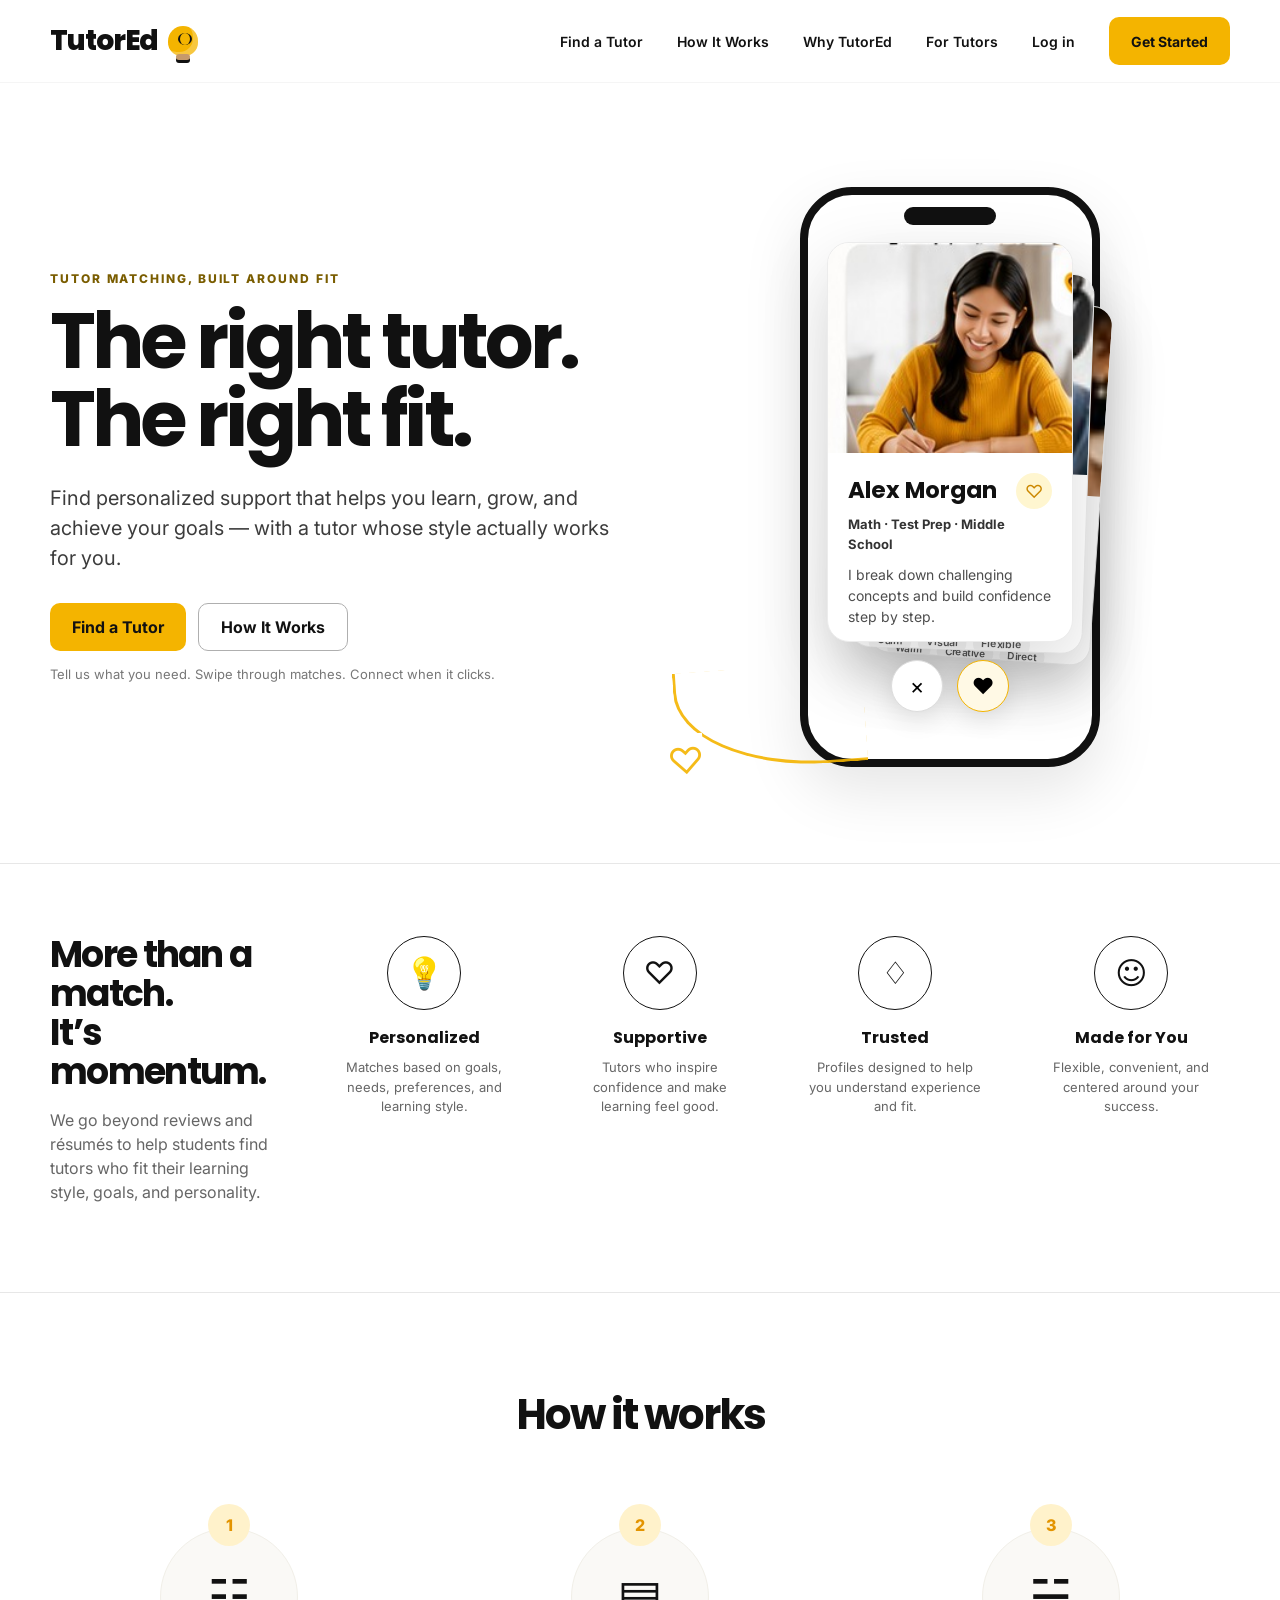
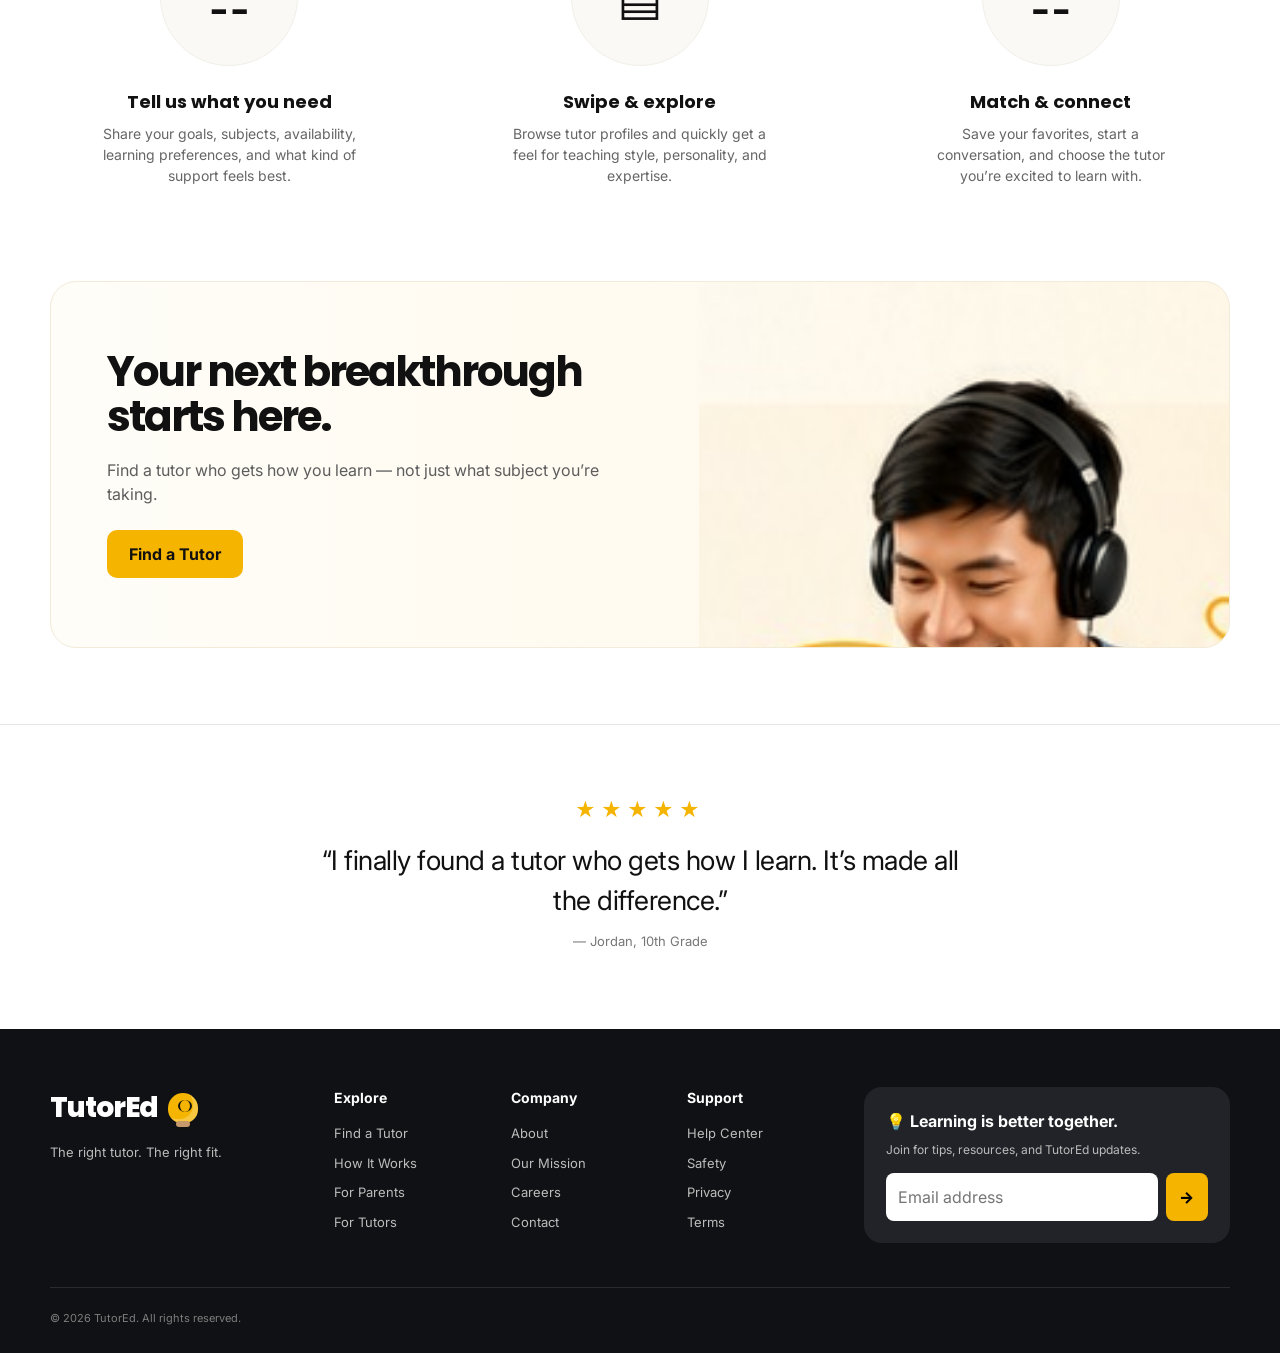
==== commit 51e5f4da: "Fix hero phone mockup: card stack and swipe buttons were overflowing outside the phone frame" ====
--- a/index.html
+++ b/index.html
@@ -155,16 +155,16 @@
 
     .hero-visual {
       position:relative;
-      height:560px;
-      display:grid;
-      place-items:center;
+      height:620px;
     }
     .phone {
       position:absolute;
-      width:270px;
-      height:500px;
+      top:20px; left:50%;
+      transform:translateX(-50%);
+      width:300px;
+      height:580px;
       border:8px solid #111;
-      border-radius:46px;
+      border-radius:52px;
       background:#fff;
       box-shadow:var(--shadow);
     }
@@ -178,9 +178,11 @@
       background:#111;
     }
     .swipe-stack {
-      position:relative;
-      width:330px;
-      height:430px;
+      position:absolute;
+      top:75px; left:50%;
+      transform:translateX(-50%);
+      width:246px;
+      height:400px;
       z-index:4;
     }
     .tutor-card {
@@ -195,11 +197,11 @@
       transition:transform .35s ease, opacity .35s ease;
       user-select:none;
     }
-    .tutor-card:nth-child(2) { transform:translate(48px, 22px) rotate(2deg) scale(.94); z-index:-1; }
-    .tutor-card:nth-child(3) { transform:translate(87px, 46px) rotate(4deg) scale(.88); z-index:-2; }
+    .tutor-card:nth-child(2) { transform:translate(14px, 12px) rotate(2deg) scale(.95); z-index:-1; }
+    .tutor-card:nth-child(3) { transform:translate(26px, 24px) rotate(4deg) scale(.90); z-index:-2; }
     .tutor-photo {
       width:100%;
-      height:235px;
+      height:210px;
       object-fit:cover;
       object-position:center;
       background:#f1f1f1;
@@ -227,7 +229,7 @@
     }
     .swipe-controls {
       position:absolute;
-      bottom:-74px;
+      bottom:-70px;
       left:50%;
       transform:translateX(-50%);
       z-index:6;
@@ -467,7 +469,7 @@
       .hero { padding-top:52px; }
       .hero-grid { grid-template-columns:1fr; }
       .hero-copy { max-width:680px; }
-      .hero-visual { height:520px; }
+      .hero-visual { height:620px; }
       .value-grid { grid-template-columns:1fr 1fr; }
       .value-intro { grid-column:1 / -1; text-align:center; }
       .value-intro p { margin-inline:auto; }
@@ -482,7 +484,7 @@
       .nav { height:70px; }
       h1 { font-size:51px; letter-spacing:-3px; }
       .hero-copy { font-size:17px; }
-      .hero-visual { height:460px; transform:scale(.9); margin-inline:-30px; }
+      .hero-visual { height:620px; transform:scale(.72); margin-inline:-60px; margin-block:-80px; }
       .value-grid { grid-template-columns:1fr 1fr; gap:34px 18px; }
       .value-intro h2,.section-title,.cta-copy h2 { font-size:34px; }
       .steps { grid-template-columns:1fr; }
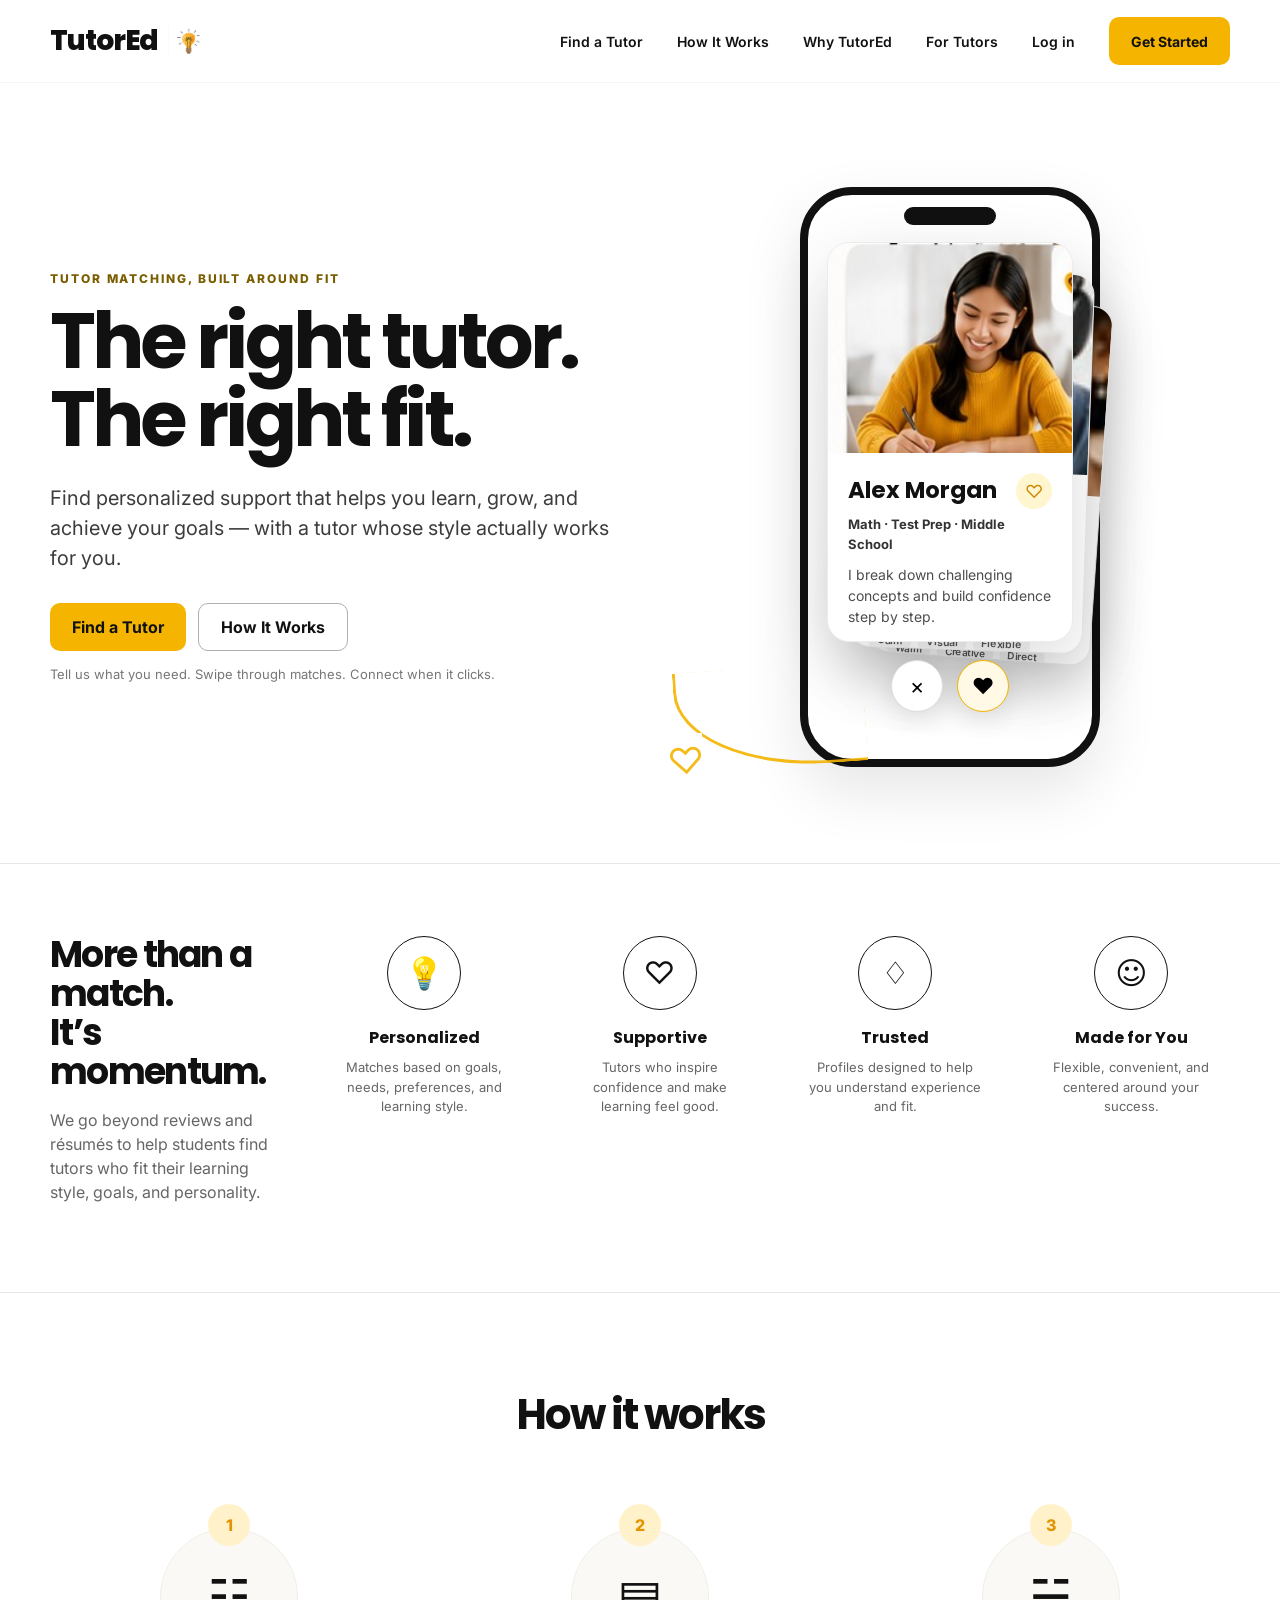
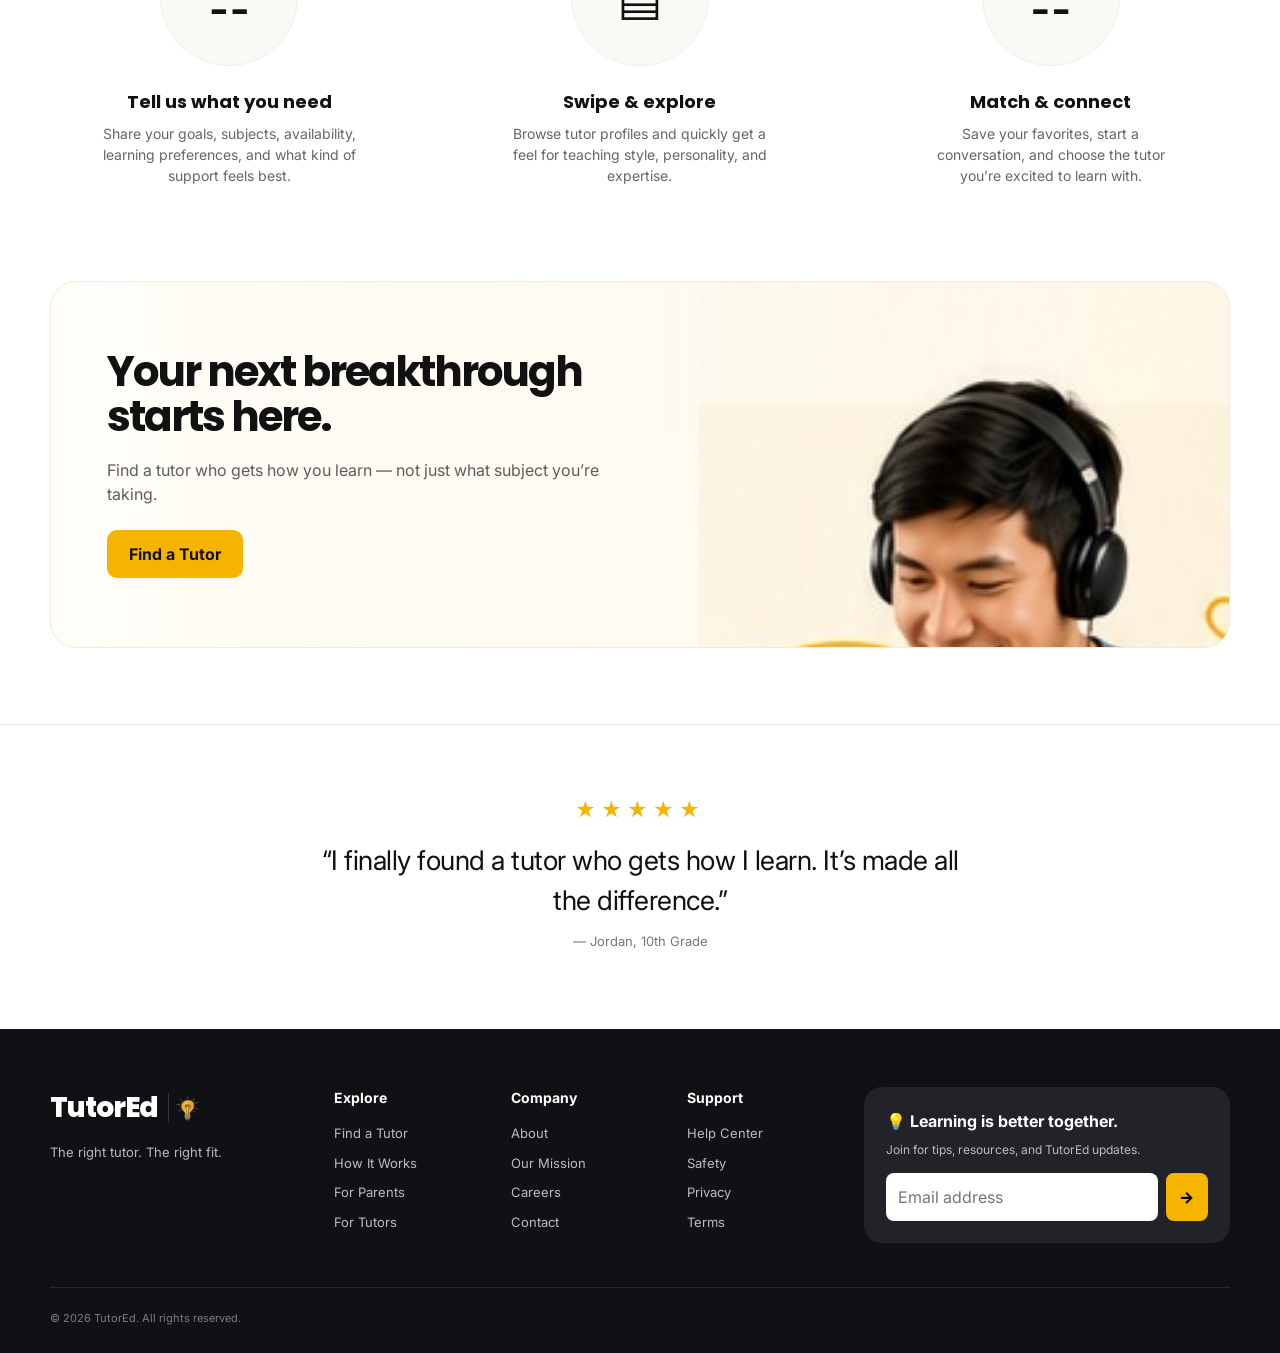
==== commit 8eb256dd: "Use the real brand illustration for the logo bulb and favicon, replacing the recreated SVG version" ====
--- a/index.html
+++ b/index.html
@@ -4,6 +4,8 @@
   <meta charset="UTF-8" />
   <meta name="viewport" content="width=device-width, initial-scale=1.0" />
   <title>TutorEd — The right tutor. The right fit.</title>
+  <link rel="icon" type="image/png" sizes="32x32" href="/favicon-32.png">
+  <link rel="apple-touch-icon" sizes="180x180" href="/favicon-180.png">
   <meta name="description" content="TutorEd helps students find tutors who fit how they learn." />
   <link rel="preconnect" href="https://fonts.googleapis.com">
   <link rel="preconnect" href="https://fonts.gstatic.com" crossorigin>
@@ -64,30 +66,12 @@
       letter-spacing:-1.1px;
     }
     .logo-bulb {
-      width:30px;
+      height:32px;
+      width:auto;
+      display:block;
+    }
+    .footer-brand .logo-bulb {
       height:30px;
-      border-radius:50% 50% 45% 45%;
-      background:var(--gold);
-      position:relative;
-      box-shadow:inset -5px -4px 0 rgba(255,255,255,.25);
-    }
-    .logo-bulb:before {
-      content:"";
-      position:absolute;
-      left:10px; top:7px;
-      width:10px; height:12px;
-      border-left:2px solid #111;
-      border-right:2px solid #111;
-      border-radius:50%;
-    }
-    .logo-bulb:after {
-      content:"";
-      position:absolute;
-      width:14px; height:6px;
-      left:8px; bottom:-4px;
-      border-radius:4px;
-      background:var(--tan);
-      box-shadow:0 3px 0 #111;
     }
     .nav-links {
       display:flex;
@@ -500,7 +484,7 @@
 <header>
   <div class="container nav">
     <a href="#" class="logo" aria-label="TutorEd home">
-      <span>TutorEd</span><span class="logo-bulb" aria-hidden="true"></span>
+      <span>TutorEd</span><img class="logo-bulb" src="/logo-bulb.png" alt="" aria-hidden="true">
     </a>
     <nav class="nav-links" aria-label="Main navigation">
       <a href="#find">Find a Tutor</a>
@@ -649,7 +633,7 @@
   <div class="container">
     <div class="footer-grid">
       <div class="footer-brand">
-        <div class="logo"><span>TutorEd</span><span class="logo-bulb"></span></div>
+        <div class="logo"><span>TutorEd</span><img class="logo-bulb" src="/logo-bulb.png" alt=""></div>
         <p>The right tutor. The right fit.</p>
       </div>
       <div class="footer-col">
